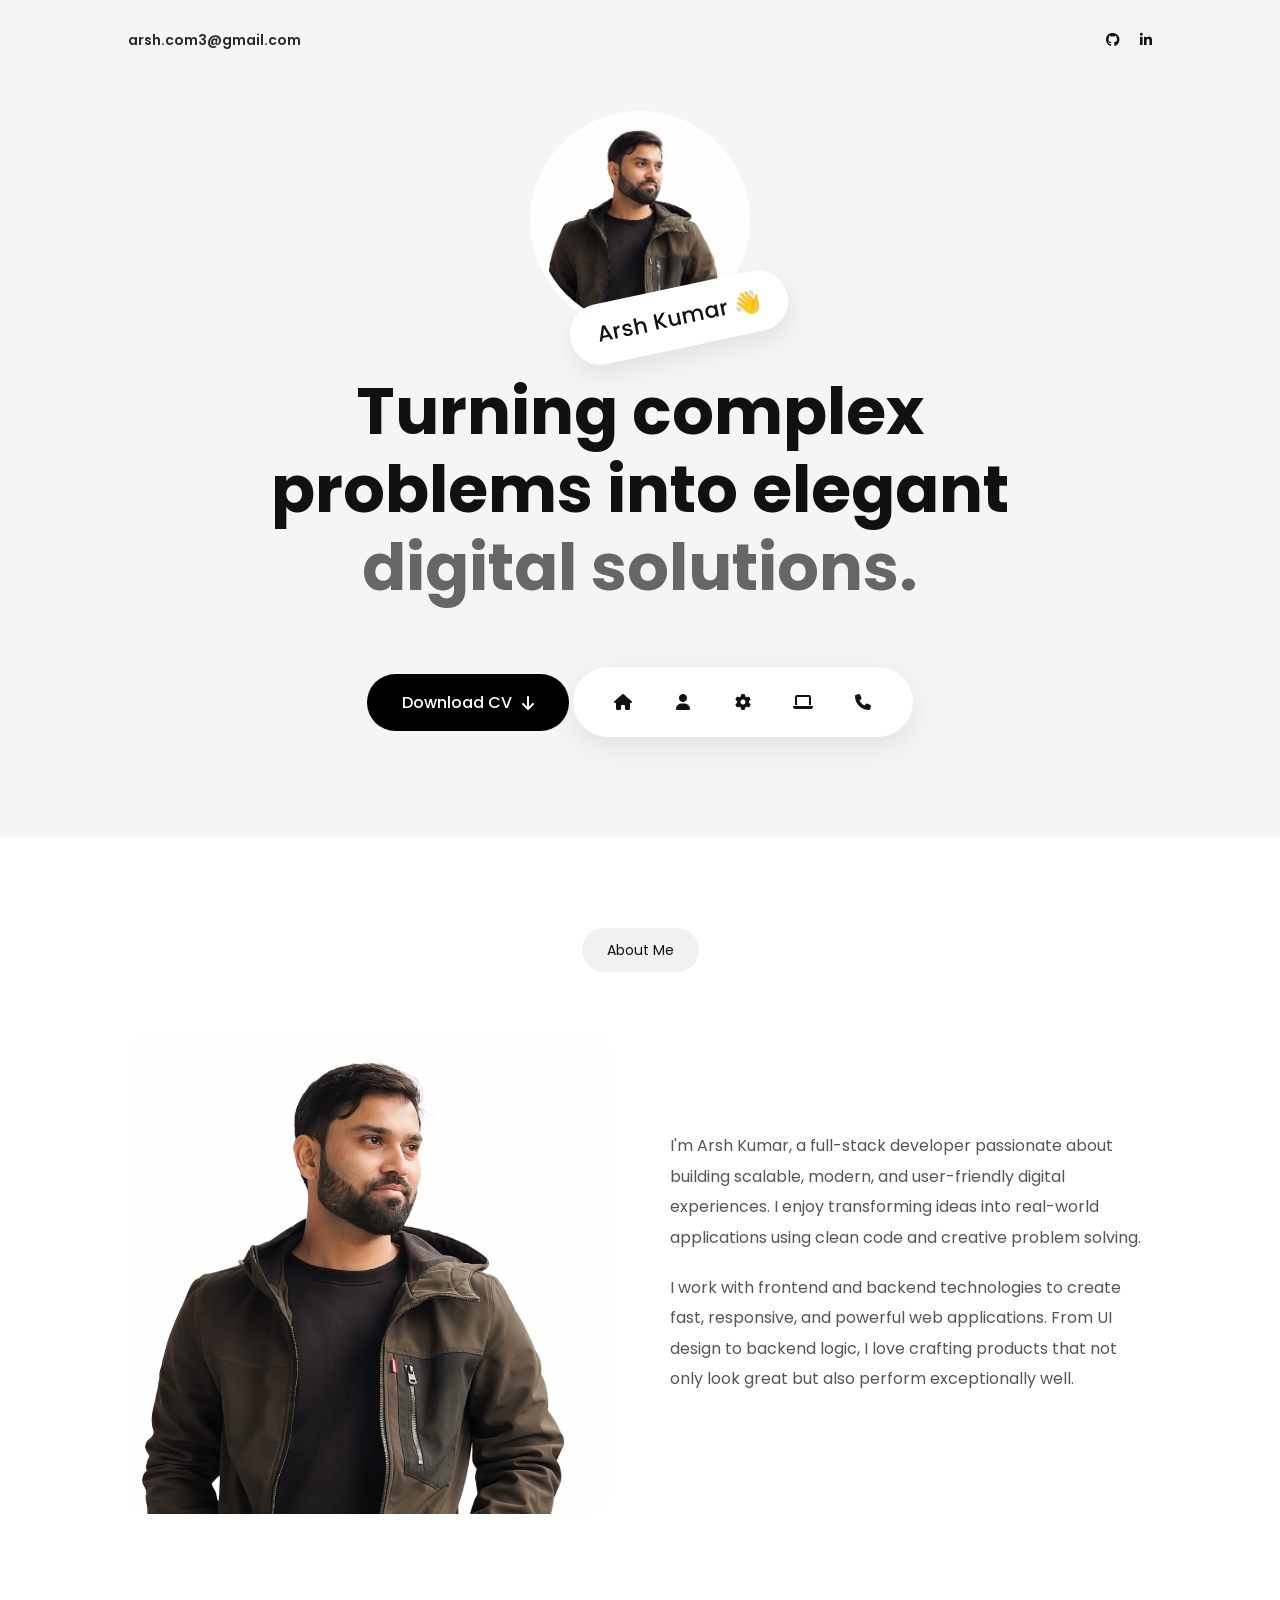
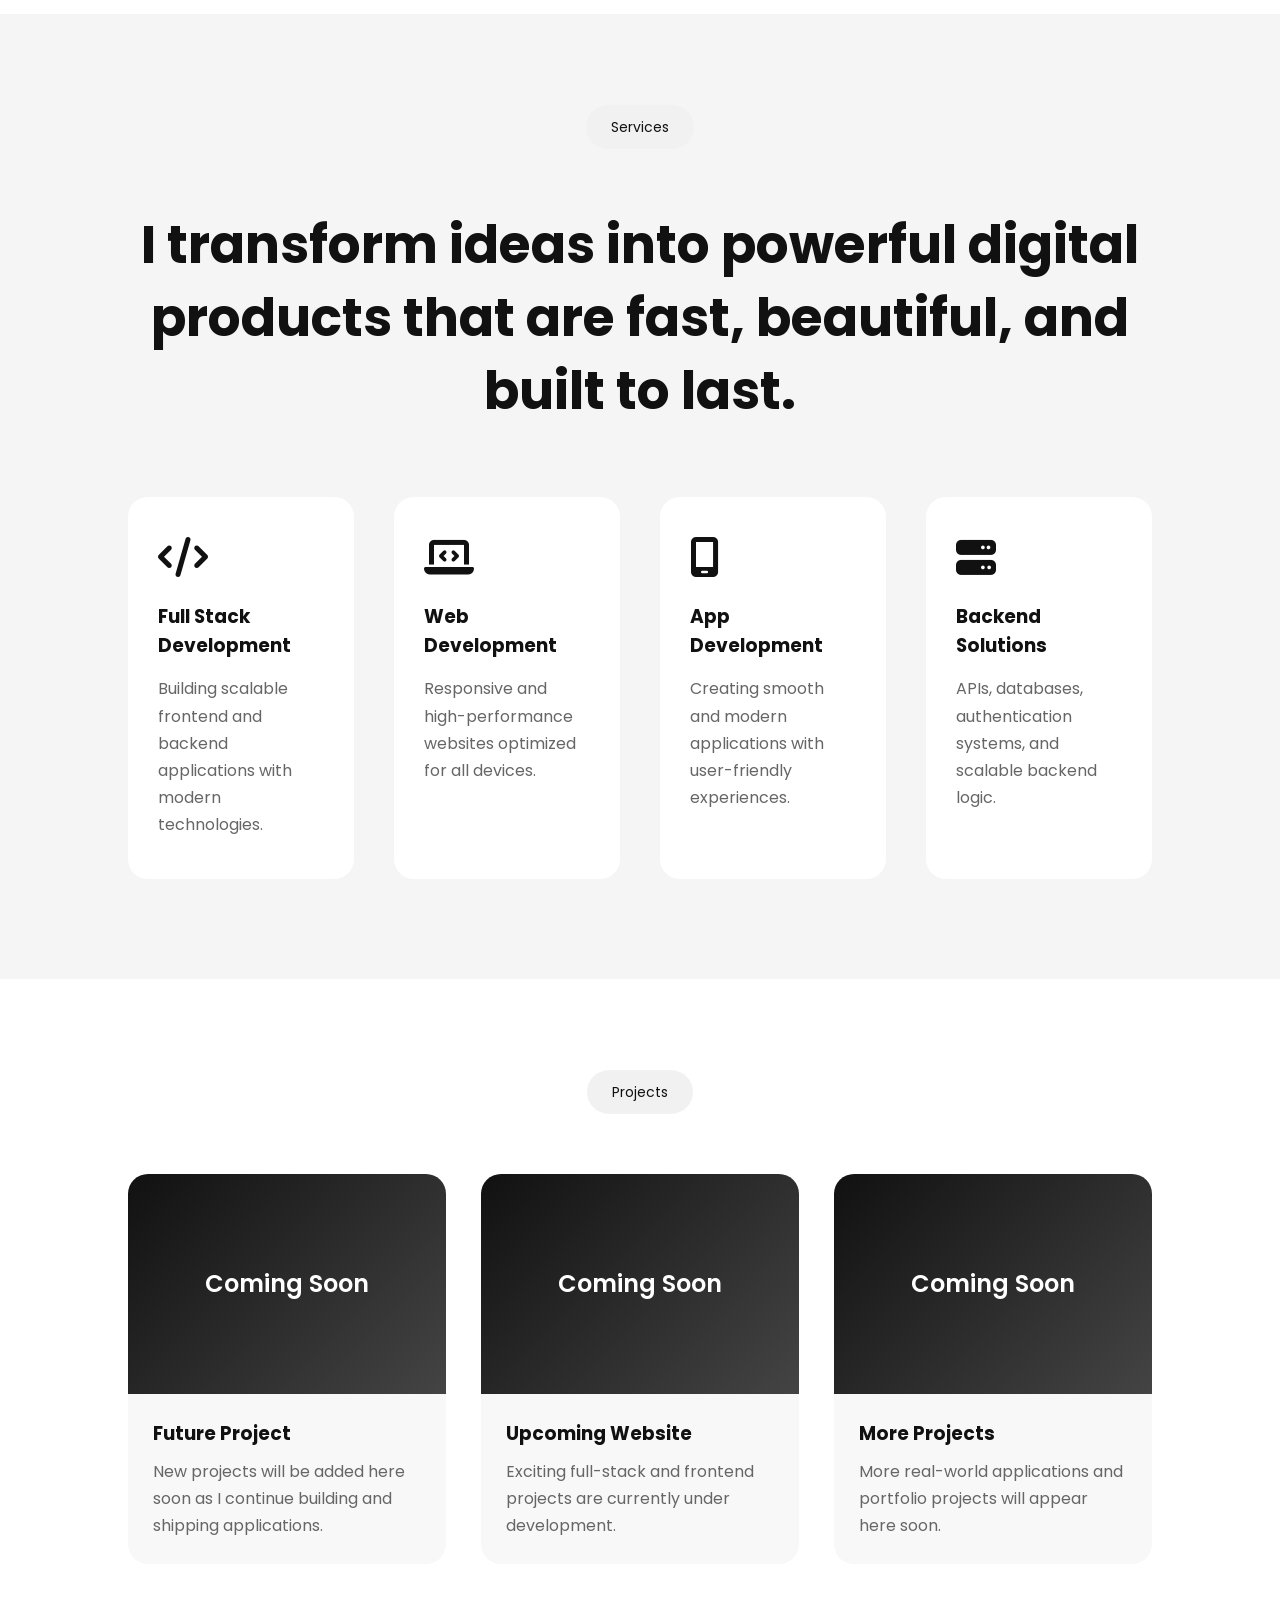
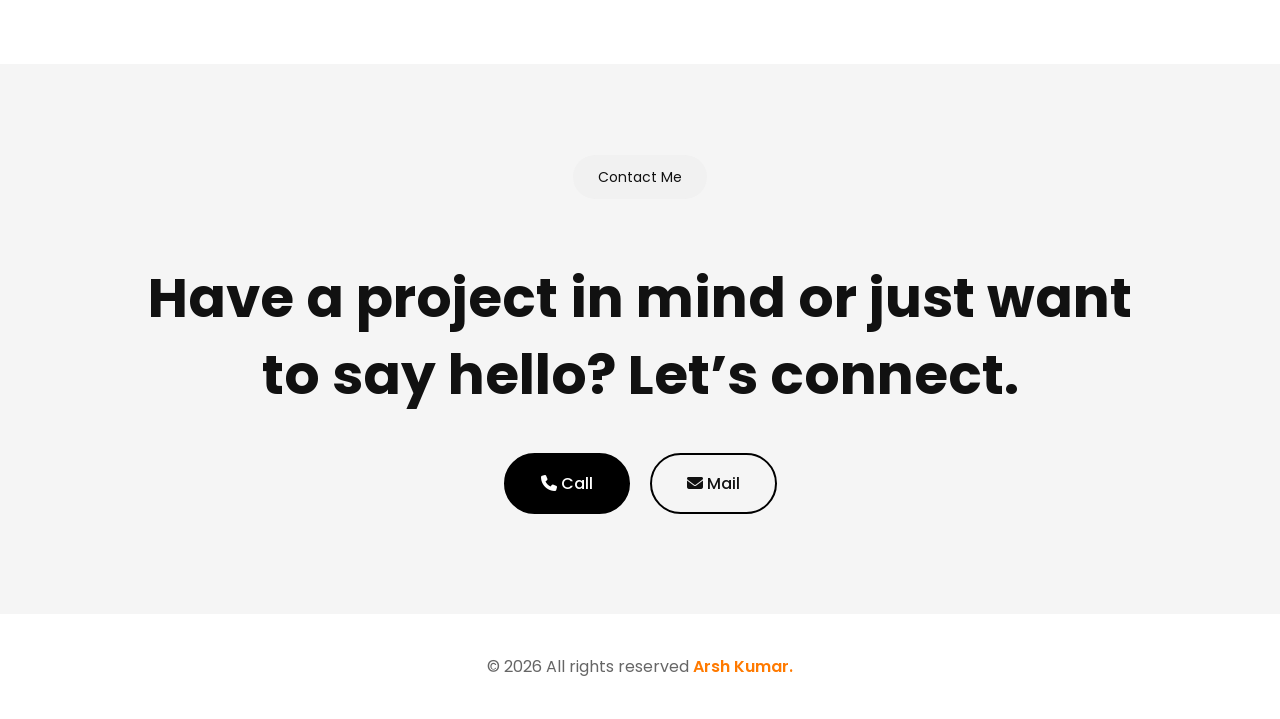
==== portfolio/index.html @ 11f25ef5 "add condition folders" ====
<!DOCTYPE html>
<html lang="en">
  <head>
    <meta charset="UTF-8" />
    <meta name="viewport" content="width=device-width, initial-scale=1.0" />

    <title>Arsh Kumar | Full Stack Developer</title>
    <link rel="stylesheet" href="../style.css" />

    <!-- GOOGLE FONTS -->
    <link rel="preconnect" href="https://fonts.googleapis.com" />
    <link href="https://fonts.googleapis.com/css2?family=Poppins:wght@300;400;500;600;700&display=swap" rel="stylesheet" />

    <!-- FONT AWESOME -->
    <link rel="stylesheet" href="https://cdnjs.cloudflare.com/ajax/libs/font-awesome/6.5.2/css/all.min.css" />
  </head>

  <body>
    <!-- TOP BAR -->

    <div class="top-bar">
      <div>
        <a href="mailto:arsh.com3@gmail.com" class="email-link">arsh.com3@gmail.com</a>
      </div>

      <div class="social-icons">
        <a href="#"><i class="fab fa-github"></i></a>

        <a href="#"><i class="fab fa-linkedin-in"></i></a>
      </div>
    </div>

    <!-- HERO -->

    <section class="hero" id="home">
      <div class="profile-wrapper">
        <img src="../static/Profile.png" alt="Arsh Kumar" class="profile-img" />

        <div class="tag">Arsh Kumar 👋</div>
      </div>

      <h1>
        Turning complex<br />
        problems into elegant<br />
        <span>digital solutions.</span>
      </h1>

      <a href="#" class="btn">
        Download CV
        <i class="fa-solid fa-arrow-down"></i>
      </a>

      <div class="floating-nav">
        <a href="#home"><i class="fa-solid fa-house"></i></a>

        <a href="#about"><i class="fa-solid fa-user"></i></a>

        <a href="#services"><i class="fa-solid fa-gear"></i></a>

        <a href="#projects"><i class="fa-solid fa-laptop"></i></a>

        <a href="#contact"><i class="fa-solid fa-phone"></i></a>
      </div>
    </section>

    <!-- ABOUT -->

    <section class="about" id="about">
      <div class="section-title">
        <span>About Me</span>
      </div>

      <div class="about-container">
        <img src="../static/Profile.png" alt="Arsh Kumar" />

        <div class="about-content">
          <p>I'm Arsh Kumar, a full-stack developer passionate about building scalable, modern, and user-friendly digital experiences. I enjoy transforming ideas into real-world applications using clean code and creative problem solving.</p>

          <p>I work with frontend and backend technologies to create fast, responsive, and powerful web applications. From UI design to backend logic, I love crafting products that not only look great but also perform exceptionally well.</p>
        </div>
      </div>
    </section>

    <!-- SERVICES -->

    <section class="services" id="services">
      <div class="section-title">
        <span>Services</span>
      </div>

      <h2>I transform ideas into powerful digital products that are fast, beautiful, and built to last.</h2>

      <div class="services-grid">
        <div class="service-card">
          <i class="fa-solid fa-code"></i>

          <h3>Full Stack Development</h3>

          <p>Building scalable frontend and backend applications with modern technologies.</p>
        </div>

        <div class="service-card">
          <i class="fa-solid fa-laptop-code"></i>

          <h3>Web Development</h3>

          <p>Responsive and high-performance websites optimized for all devices.</p>
        </div>

        <div class="service-card">
          <i class="fa-solid fa-mobile-screen"></i>

          <h3>App Development</h3>

          <p>Creating smooth and modern applications with user-friendly experiences.</p>
        </div>

        <div class="service-card">
          <i class="fa-solid fa-server"></i>

          <h3>Backend Solutions</h3>

          <p>APIs, databases, authentication systems, and scalable backend logic.</p>
        </div>
      </div>
    </section>

    <!-- PROJECTS -->

    <section class="projects" id="projects">
      <div class="section-title">
        <span>Projects</span>
      </div>

      <div class="projects-grid">
        <div class="project-card">
          <div class="project-image">Coming Soon</div>

          <div class="project-content">
            <h3>Future Project</h3>

            <p>New projects will be added here soon as I continue building and shipping applications.</p>
          </div>
        </div>

        <div class="project-card">
          <div class="project-image">Coming Soon</div>

          <div class="project-content">
            <h3>Upcoming Website</h3>

            <p>Exciting full-stack and frontend projects are currently under development.</p>
          </div>
        </div>

        <div class="project-card">
          <div class="project-image">Coming Soon</div>

          <div class="project-content">
            <h3>More Projects</h3>

            <p>More real-world applications and portfolio projects will appear here soon.</p>
          </div>
        </div>
      </div>
    </section>

    <!-- CONTACT -->

    <section class="contact" id="contact">
      <div class="section-title">
        <span>Contact Me</span>
      </div>

      <h2>Have a project in mind or just want to say hello? Let’s connect.</h2>

      <div class="contact-buttons">
        <a href="tel:+919045516982" class="contact-btn black">
          <i class="fa-solid fa-phone"></i>
          Call
        </a>

        <a href="mailto:arsh.com3@gmail.com" class="contact-btn">
          <i class="fa-solid fa-envelope"></i>
          Mail
        </a>
      </div>
    </section>

    <!-- FOOTER -->

    <footer>
      © 2026 All rights reserved
      <span>Arsh Kumar.</span>
    </footer>
  </body>
</html>
---- style.css ----
/* ================= UNDER CONSTRUCTION ================= */

.construction-page{
  min-height:100vh;

  display:flex;
  justify-content:center;
  align-items:center;

  text-align:center;
}

.construction-container{
  max-width:700px;
  padding:40px;
}

.construction-emoji{
  font-size:70px;
  margin-bottom:20px;

  animation:float 3s ease-in-out infinite;
}

.construction-title{
  font-size:60px;
  line-height:1.2;
  margin-bottom:25px;
}

.construction-subtitle{
  font-size:20px;
  color:#666;
  line-height:1.8;
  margin-bottom:40px;
}

.construction-footer{
  margin-top:60px;
  color:#777;
}

/* FLOAT ANIMATION */

@keyframes float{

  0%{
    transform:translateY(0);
  }

  50%{
    transform:translateY(-10px);
  }

  100%{
    transform:translateY(0);
  }

}

/* MOBILE */

@media(max-width:768px){

  .construction-title{
    font-size:42px;
  }

  .construction-subtitle{
    font-size:17px;
  }

}

@media(max-width:480px){

  .construction-title{
    font-size:32px;
  }

  .construction-subtitle{
    font-size:15px;
  }

}

/* ================================================================================ */

* {
  margin: 0;
  padding: 0;
  box-sizing: border-box;
  scroll-behavior: smooth;
}

body {
  font-family: "Poppins", sans-serif;
  background: #f5f5f5;
  color: #111;
}

a {
  text-decoration: none;
  color: inherit;
}

section {
  padding: 100px 10%;
}

/* ================= NAVBAR ================= */

.top-bar {
  display: flex;
  justify-content: space-between;
  align-items: center;
  padding: 30px 10%;
  font-size: 14px;
}

.email-link {
  color: #2b2b2b;
  font-weight: 600;
  text-decoration: none;
  transition: 0.3s ease;
}

.email-link:hover {
  color: #2563eb;
}

.social-icons {
  display: flex;
  gap: 20px;
}

.social-icons a {
  transition: 0.3s;
}

.social-icons a:hover {
  transform: translateY(-3px);
}

/* ================= HERO ================= */

.hero {
  text-align: center;
  padding-top: 30px;
}

.profile-wrapper {
  position: relative;
  width: fit-content;
  margin: auto;
}

.profile-img {
  width: 220px;
  height: 220px;
  border-radius: 50%;
  object-fit: cover;
  border: 6px solid #fff;
}

.tag {
  position: absolute;
  bottom: -10px;
  right: -40px;

  background: white;
  padding: 14px 28px;

  border-radius: 50px;

  font-size: 22px;
  font-weight: 500;

  box-shadow: 0 10px 25px rgba(0, 0, 0, 0.08);

  transform: rotate(-12deg);
}

.hero h1 {
  margin-top: 35px;
  font-size: 65px;
  line-height: 1.2;
  font-weight: 700;
}

.hero h1 span {
  color: #666;
}

.btn {
  display: inline-flex;
  align-items: center;
  gap: 10px;
  margin-top: 35px;
  background: black;
  color: white;
  padding: 16px 35px;
  border-radius: 50px;
  transition: 0.3s;
  font-weight: 500;
}

.btn:hover {
  transform: translateY(-3px);
}

/* ================= FLOAT NAV ================= */

.floating-nav {
  margin-top: 60px;
  display: inline-flex;
  gap: 20px;
  background: white;
  padding: 15px 30px;
  border-radius: 50px;
  box-shadow: 0 10px 30px rgba(0, 0, 0, 0.08);
}

.floating-nav a {
  width: 40px;
  height: 40px;
  border-radius: 50%;
  display: flex;
  align-items: center;
  justify-content: center;
  transition: 0.3s;
}

.floating-nav a:hover {
  background: black;
  color: white;
}

/* ================= ABOUT ================= */

.about {
  background: white;
}

.section-title {
  text-align: center;
  margin-bottom: 70px;
}

.section-title span {
  background: #f1f1f1;
  padding: 12px 25px;
  border-radius: 40px;
  font-size: 14px;
}

.about-container {
  display: grid;
  grid-template-columns: 1fr 1fr;
  gap: 60px;
  align-items: center;
}

.about img {
  width: 100%;
  border-radius: 20px;
}

.about-content p {
  color: #555;
  line-height: 1.9;
  margin-bottom: 20px;
}

/* ================= SERVICES ================= */

.services h2 {
  text-align: center;
  font-size: 52px;
  line-height: 1.4;
  margin-bottom: 70px;
}

.services-grid {
  display: grid;
  grid-template-columns: repeat(auto-fit, minmax(220px, 1fr));
  gap: 40px;
}

.service-card {
  background: white;
  padding: 40px 30px;
  border-radius: 20px;
  transition: 0.3s;
}

.service-card:hover {
  transform: translateY(-10px);
}

.service-card i {
  font-size: 40px;
  margin-bottom: 25px;
}

.service-card h3 {
  margin-bottom: 15px;
}

.service-card p {
  color: #666;
  line-height: 1.7;
}

/* ================= PROJECTS ================= */

.projects {
  background: white;
}

.projects-grid {
  display: grid;
  grid-template-columns: repeat(auto-fit, minmax(300px, 1fr));
  gap: 35px;
}

.project-card {
  background: #f8f8f8;
  border-radius: 20px;
  overflow: hidden;
  transition: 0.3s;
}

.project-card:hover {
  transform: translateY(-10px);
}

.project-image {
  height: 220px;
  background: linear-gradient(135deg, #111, #444);
  display: flex;
  align-items: center;
  justify-content: center;
  color: white;
  font-size: 24px;
  font-weight: 600;
}

.project-content {
  padding: 25px;
}

.project-content h3 {
  margin-bottom: 10px;
}

.project-content p {
  color: #666;
  line-height: 1.7;
}

/* ================= CONTACT ================= */

.contact {
  text-align: center;
}

.contact h2 {
  font-size: 55px;
  line-height: 1.4;
  margin-bottom: 40px;
}

.contact-buttons {
  display: flex;
  justify-content: center;
  gap: 20px;
  flex-wrap: wrap;
}

.contact-btn {
  padding: 16px 35px;
  border-radius: 50px;
  border: 2px solid black;
  transition: 0.3s;
  font-weight: 500;
}

.contact-btn.black {
  background: black;
  color: white;
}

.contact-btn:hover {
  transform: translateY(-3px);
}

/* ================= FOOTER ================= */

footer {
  text-align: center;
  padding: 40px;
  background: white;
  color: #666;
}

footer span {
  color: #ff7a00;
  font-weight: 600;
}

/* ================= RESPONSIVE ================= */

@media (max-width: 900px) {
  .hero h1 {
    font-size: 42px;
  }

  .services h2,
  .contact h2 {
    font-size: 38px;
  }

  .about-container {
    grid-template-columns: 1fr;
  }
}

@media (max-width: 600px) {
  section {
    padding: 80px 7%;
  }

  .top-bar {
    padding: 25px 7%;
  }

  .hero h1 {
    font-size: 32px;
  }

  .services h2,
  .contact h2 {
    font-size: 28px;
  }
}
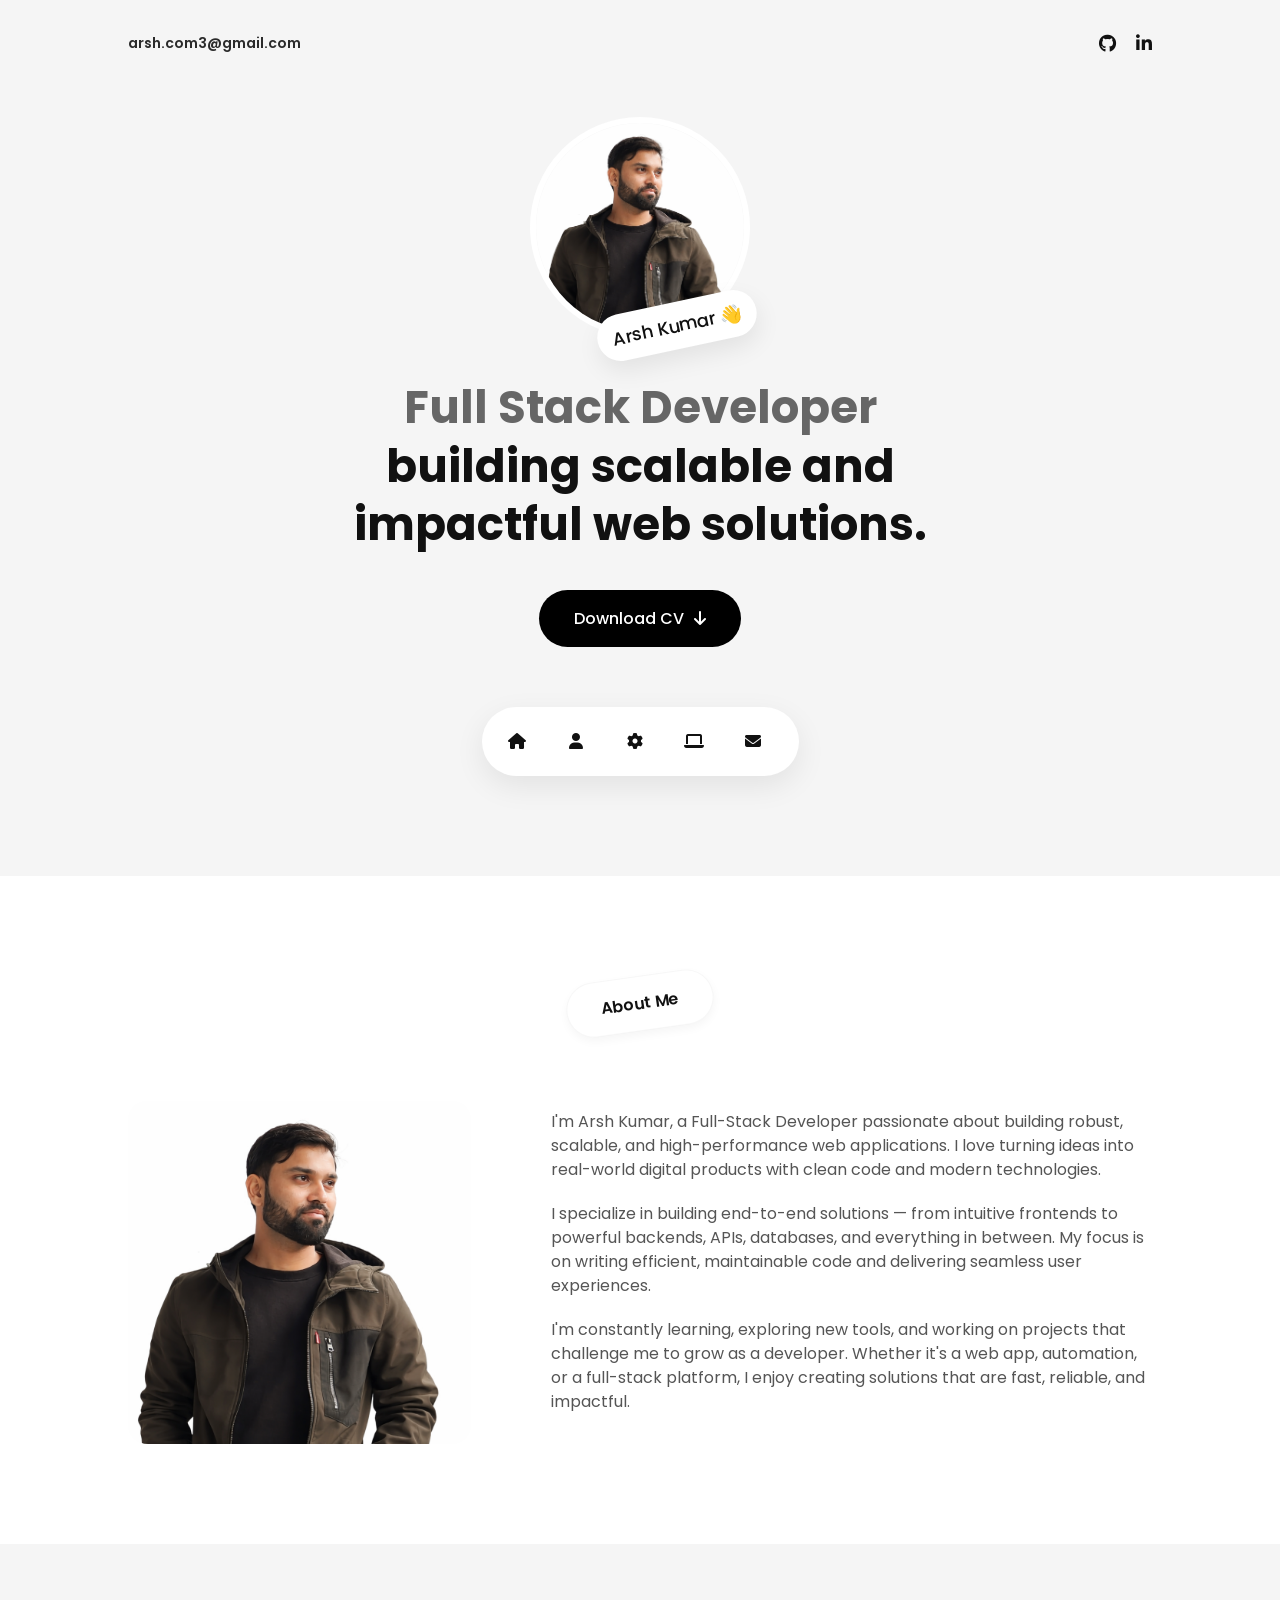
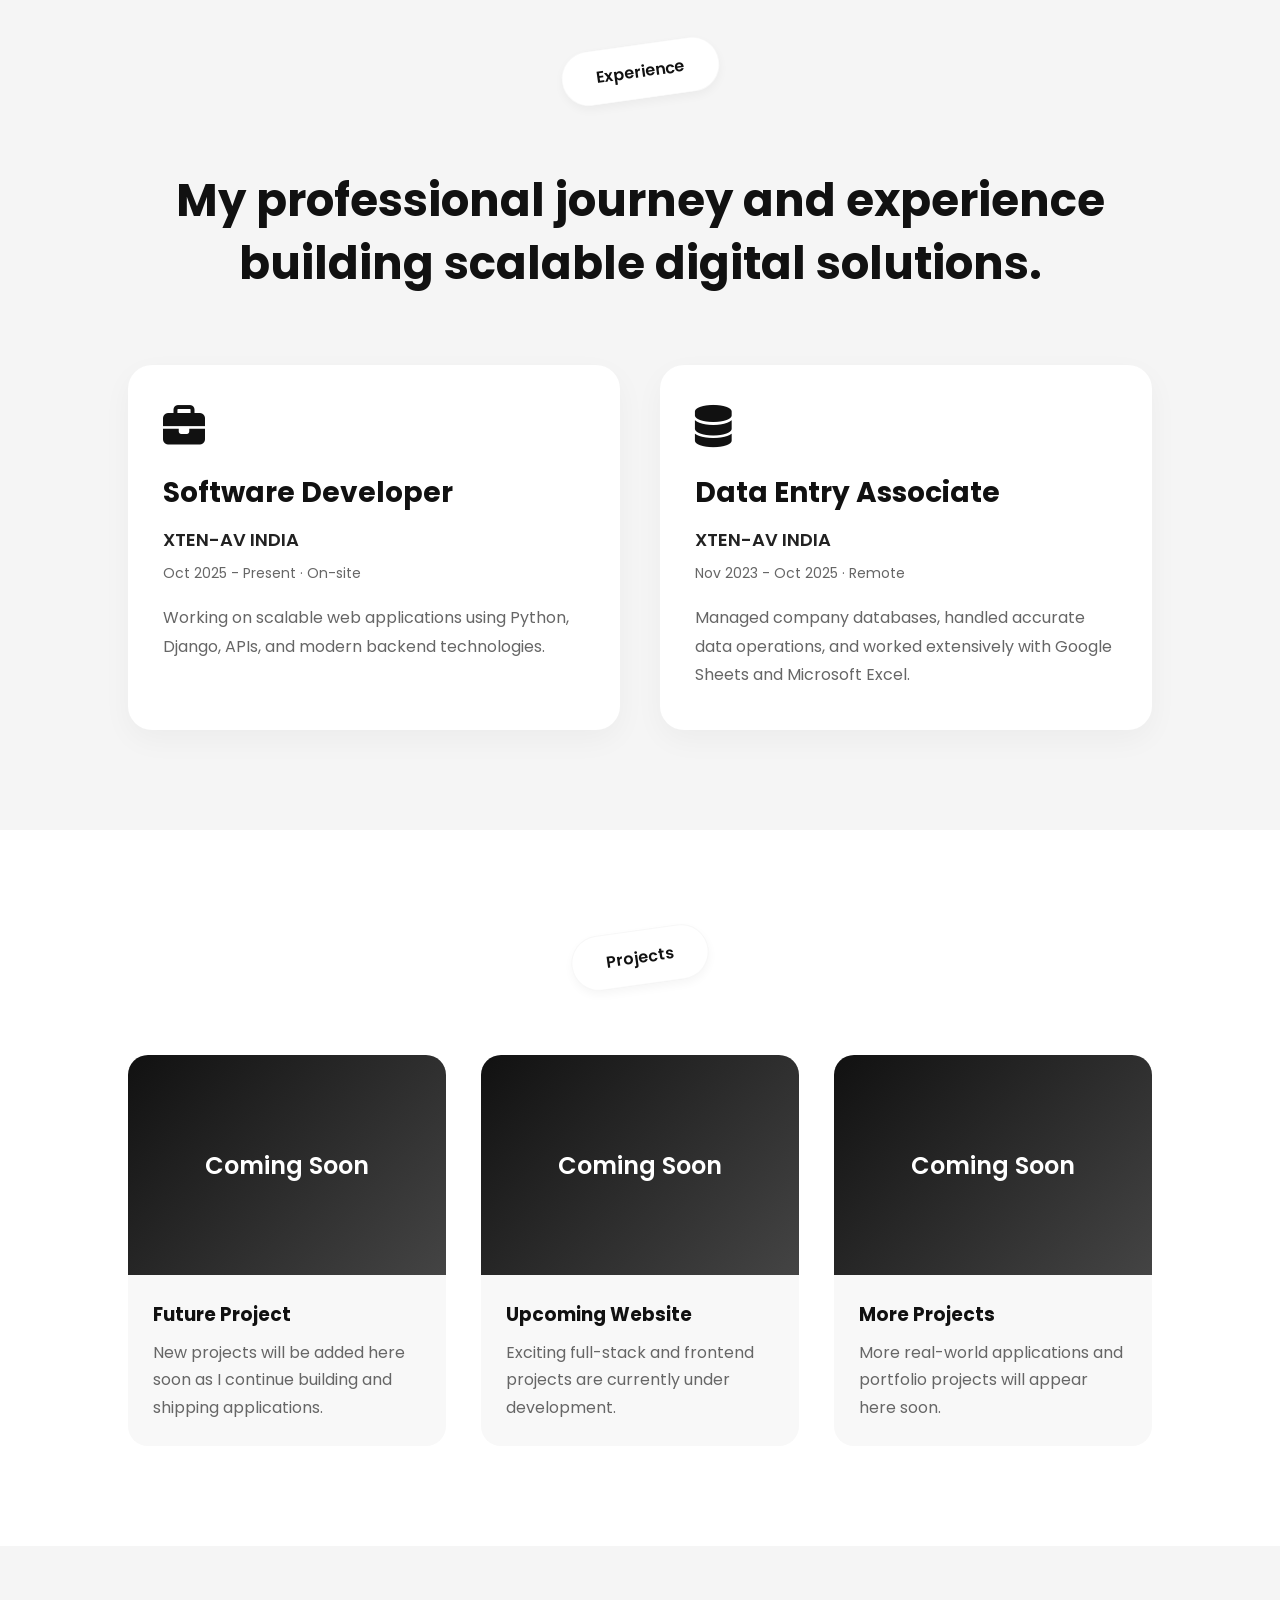
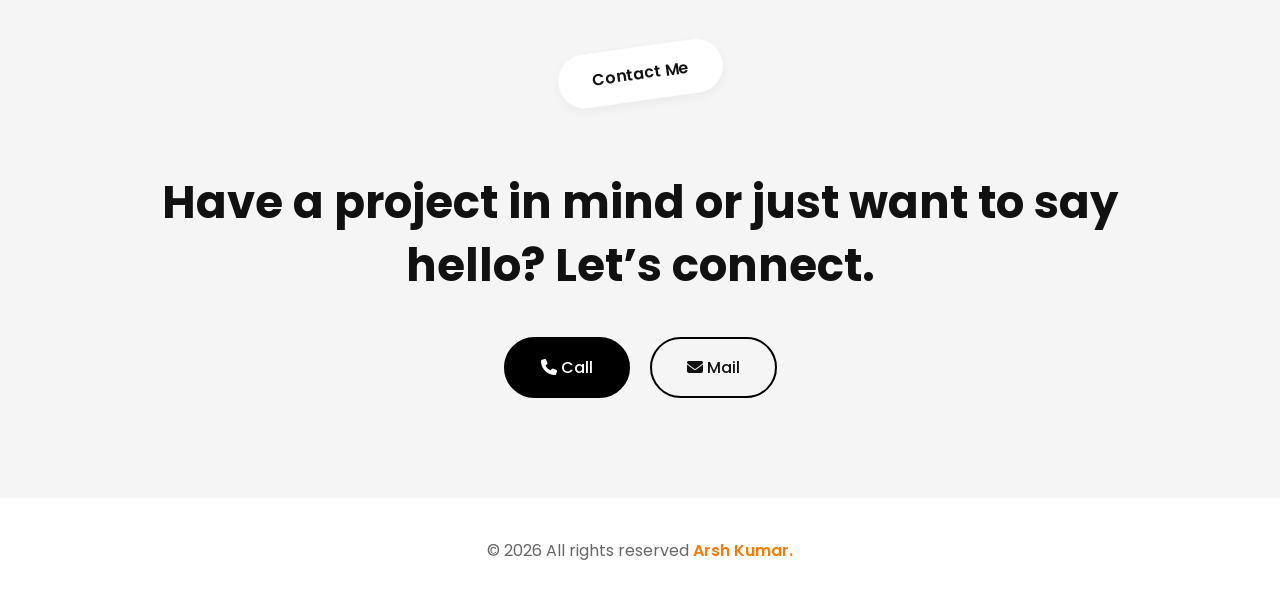
==== commit 0cf77085: "remove services and add experience" ====
--- a/portfolio/index.html
+++ b/portfolio/index.html
@@ -18,7 +18,7 @@
   <body>
     <!-- TOP BAR -->
 
-    <div class="top-bar">
+    <div class="top-bar" id="home">
       <div>
         <a href="mailto:arsh.com3@gmail.com" class="email-link">arsh.com3@gmail.com</a>
       </div>
@@ -32,7 +32,7 @@
 
     <!-- HERO -->
 
-    <section class="hero" id="home">
+    <section class="hero">
       <div class="profile-wrapper">
         <img src="../static/Profile.png" alt="Arsh Kumar" class="profile-img" />
 
@@ -40,9 +40,9 @@
       </div>
 
       <h1>
-        Turning complex<br />
-        problems into elegant<br />
-        <span>digital solutions.</span>
+        <span>Full Stack Developer</span><br />
+        building scalable and<br />
+        impactful web solutions.
       </h1>
 
       <a href="#" class="btn">
@@ -51,15 +51,30 @@
       </a>
 
       <div class="floating-nav">
-        <a href="#home"><i class="fa-solid fa-house"></i></a>
-
-        <a href="#about"><i class="fa-solid fa-user"></i></a>
-
-        <a href="#services"><i class="fa-solid fa-gear"></i></a>
-
-        <a href="#projects"><i class="fa-solid fa-laptop"></i></a>
-
-        <a href="#contact"><i class="fa-solid fa-phone"></i></a>
+        <a href="#home" class="nav-item">
+          <i class="fa-solid fa-house"></i>
+          <span>Home</span>
+        </a>
+
+        <a href="#about" class="nav-item">
+          <i class="fa-solid fa-user"></i>
+          <span>About</span>
+        </a>
+
+        <a href="#experience" class="nav-item">
+          <i class="fa-solid fa-gear"></i>
+          <span>Experience</span>
+        </a>
+
+        <a href="#projects" class="nav-item">
+          <i class="fa-solid fa-laptop"></i>
+          <span>Projects</span>
+        </a>
+
+        <a href="#contact" class="nav-item">
+          <i class="fa-solid fa-envelope"></i>
+          <span>Contact</span>
+        </a>
       </div>
     </section>
 
@@ -74,53 +89,51 @@
         <img src="../static/Profile.png" alt="Arsh Kumar" />
 
         <div class="about-content">
-          <p>I'm Arsh Kumar, a full-stack developer passionate about building scalable, modern, and user-friendly digital experiences. I enjoy transforming ideas into real-world applications using clean code and creative problem solving.</p>
-
-          <p>I work with frontend and backend technologies to create fast, responsive, and powerful web applications. From UI design to backend logic, I love crafting products that not only look great but also perform exceptionally well.</p>
-        </div>
-      </div>
-    </section>
-
-    <!-- SERVICES -->
-
-    <section class="services" id="services">
-      <div class="section-title">
-        <span>Services</span>
-      </div>
-
-      <h2>I transform ideas into powerful digital products that are fast, beautiful, and built to last.</h2>
-
-      <div class="services-grid">
-        <div class="service-card">
-          <i class="fa-solid fa-code"></i>
-
-          <h3>Full Stack Development</h3>
-
-          <p>Building scalable frontend and backend applications with modern technologies.</p>
-        </div>
-
-        <div class="service-card">
-          <i class="fa-solid fa-laptop-code"></i>
-
-          <h3>Web Development</h3>
-
-          <p>Responsive and high-performance websites optimized for all devices.</p>
-        </div>
-
-        <div class="service-card">
-          <i class="fa-solid fa-mobile-screen"></i>
-
-          <h3>App Development</h3>
-
-          <p>Creating smooth and modern applications with user-friendly experiences.</p>
-        </div>
-
-        <div class="service-card">
-          <i class="fa-solid fa-server"></i>
-
-          <h3>Backend Solutions</h3>
-
-          <p>APIs, databases, authentication systems, and scalable backend logic.</p>
+          <p>I'm Arsh Kumar, a Full-Stack Developer passionate about building robust, scalable, and high-performance web applications. I love turning ideas into real-world digital products with clean code and modern technologies.</p>
+
+          <p>I specialize in building end-to-end solutions — from intuitive frontends to powerful backends, APIs, databases, and everything in between. My focus is on writing efficient, maintainable code and delivering seamless user experiences.</p>
+
+          <p>I'm constantly learning, exploring new tools, and working on projects that challenge me to grow as a developer. Whether it's a web app, automation, or a full-stack platform, I enjoy creating solutions that are fast, reliable, and impactful.</p>
+        </div>
+      </div>
+    </section>
+
+    <!-- EXPERIENCE -->
+
+    <section class="experience" id="experience">
+      <div class="section-title">
+        <span>Experience</span>
+      </div>
+
+      <h2>My professional journey and experience building scalable digital solutions.</h2>
+
+      <div class="experience-grid">
+        <!-- EXPERIENCE 1 -->
+
+        <div class="experience-card">
+          <i class="fa-solid fa-briefcase"></i>
+
+          <h3>Software Developer</h3>
+
+          <h4>XTEN-AV INDIA</h4>
+
+          <small>Oct 2025 - Present · On-site</small>
+
+          <p>Working on scalable web applications using Python, Django, APIs, and modern backend technologies.</p>
+        </div>
+
+        <!-- EXPERIENCE 2 -->
+
+        <div class="experience-card">
+          <i class="fa-solid fa-database"></i>
+
+          <h3>Data Entry Associate</h3>
+
+          <h4>XTEN-AV INDIA</h4>
+
+          <small>Nov 2023 - Oct 2025 · Remote</small>
+
+          <p>Managed company databases, handled accurate data operations, and worked extensively with Google Sheets and Microsoft Excel.</p>
         </div>
       </div>
     </section>
--- a/style.css
+++ b/style.css
@@ -1,87 +1,81 @@
 /* ================= UNDER CONSTRUCTION ================= */
 
-.construction-page{
-  min-height:100vh;
-
-  display:flex;
-  justify-content:center;
-  align-items:center;
-
-  text-align:center;
-}
-
-.construction-container{
-  max-width:700px;
-  padding:40px;
-}
-
-.construction-emoji{
-  font-size:70px;
-  margin-bottom:20px;
-
-  animation:float 3s ease-in-out infinite;
-}
-
-.construction-title{
-  font-size:60px;
-  line-height:1.2;
-  margin-bottom:25px;
-}
-
-.construction-subtitle{
-  font-size:20px;
-  color:#666;
-  line-height:1.8;
-  margin-bottom:40px;
-}
-
-.construction-footer{
-  margin-top:60px;
-  color:#777;
+.construction-page {
+  min-height: 100vh;
+
+  display: flex;
+  justify-content: center;
+  align-items: center;
+
+  text-align: center;
+}
+
+.construction-container {
+  max-width: 700px;
+  padding: 40px;
+}
+
+.construction-emoji {
+  font-size: 70px;
+  margin-bottom: 20px;
+
+  animation: float 3s ease-in-out infinite;
+}
+
+.construction-title {
+  font-size: 60px;
+  line-height: 1.2;
+  margin-bottom: 25px;
+}
+
+.construction-subtitle {
+  font-size: 20px;
+  color: #666;
+  line-height: 1.8;
+  margin-bottom: 40px;
+}
+
+.construction-footer {
+  margin-top: 60px;
+  color: #777;
 }
 
 /* FLOAT ANIMATION */
 
-@keyframes float{
-
-  0%{
-    transform:translateY(0);
-  }
-
-  50%{
-    transform:translateY(-10px);
-  }
-
-  100%{
-    transform:translateY(0);
-  }
-
+@keyframes float {
+  0% {
+    transform: translateY(0);
+  }
+
+  50% {
+    transform: translateY(-10px);
+  }
+
+  100% {
+    transform: translateY(0);
+  }
 }
 
 /* MOBILE */
 
-@media(max-width:768px){
-
-  .construction-title{
-    font-size:42px;
-  }
-
-  .construction-subtitle{
-    font-size:17px;
-  }
-
-}
-
-@media(max-width:480px){
-
-  .construction-title{
-    font-size:32px;
-  }
-
-  .construction-subtitle{
-    font-size:15px;
-  }
-
+@media (max-width: 768px) {
+  .construction-title {
+    font-size: 42px;
+  }
+
+  .construction-subtitle {
+    font-size: 17px;
+  }
+}
+
+@media (max-width: 480px) {
+  .construction-title {
+    font-size: 32px;
+  }
+
+  .construction-subtitle {
+    font-size: 15px;
+  }
 }
 
 /* ================================================================================ */
@@ -135,6 +129,7 @@
 }
 
 .social-icons a {
+  font-size: 18px;
   transition: 0.3s;
 }
 
@@ -147,6 +142,9 @@
 .hero {
   text-align: center;
   padding-top: 30px;
+  display: flex;
+  flex-direction: column;
+  align-items: center;
 }
 
 .profile-wrapper {
@@ -165,26 +163,21 @@
 
 .tag {
   position: absolute;
-  bottom: -10px;
-  right: -40px;
-
+  bottom: -5px;
+  right: -8px;
   background: white;
-  padding: 14px 28px;
-
+  padding: 10px 15px;
   border-radius: 50px;
-
-  font-size: 22px;
+  font-size: 18px;
   font-weight: 500;
-
   box-shadow: 0 10px 25px rgba(0, 0, 0, 0.08);
-
   transform: rotate(-12deg);
 }
 
 .hero h1 {
   margin-top: 35px;
-  font-size: 65px;
-  line-height: 1.2;
+  font-size: 45px;
+  line-height: 1.3;
   font-weight: 700;
 }
 
@@ -209,31 +202,67 @@
   transform: translateY(-3px);
 }
 
-/* ================= FLOAT NAV ================= */
+/* ================= FLOATING NAV ================= */
 
 .floating-nav {
   margin-top: 60px;
+
   display: inline-flex;
-  gap: 20px;
+  align-items: center;
+  gap: 14px;
+
   background: white;
-  padding: 15px 30px;
+
+  padding: 12px 18px;
+
+  border-radius: 60px;
+
+  box-shadow: 0 10px 30px rgba(0, 0, 0, 0.08);
+}
+
+.nav-item {
+  display: flex;
+  align-items: center;
+  justify-content: center;
+
+  gap: 10px;
+
+  width: 45px;
+  height: 45px;
+
   border-radius: 50px;
-  box-shadow: 0 10px 30px rgba(0, 0, 0, 0.08);
-}
-
-.floating-nav a {
-  width: 40px;
-  height: 40px;
-  border-radius: 50%;
-  display: flex;
-  align-items: center;
-  justify-content: center;
-  transition: 0.3s;
-}
-
-.floating-nav a:hover {
+
+  color: #111;
+
+  overflow: hidden;
+
+  transition: 0.35s ease;
+}
+
+.nav-item span {
+  white-space: nowrap;
+
+  font-size: 14px;
+  font-weight: 500;
+
+  opacity: 0;
+  width: 0;
+
+  transition: 0.35s ease;
+}
+
+.nav-item:hover,
+.nav-item.active {
+  width: 130px;
+
   background: black;
   color: white;
+}
+
+.nav-item:hover span,
+.nav-item.active span {
+  opacity: 1;
+  width: auto;
 }
 
 /* ================= ABOUT ================= */
@@ -248,68 +277,125 @@
 }
 
 .section-title span {
-  background: #f1f1f1;
-  padding: 12px 25px;
-  border-radius: 40px;
-  font-size: 14px;
+  display: inline-block;
+
+  background: #fff;
+
+  padding: 14px 34px;
+
+  border-radius: 50px;
+
+  font-size: 16px;
+  font-weight: 600;
+
+  box-shadow:
+    0 4px 10px rgba(0, 0, 0, 0.04),
+    inset 0 1px 1px rgba(255, 255, 255, 0.9);
+
+  transform: rotate(-8deg);
+
+  border: 1px solid rgba(0, 0, 0, 0.03);
 }
 
 .about-container {
   display: grid;
-  grid-template-columns: 1fr 1fr;
-  gap: 60px;
+  grid-template-columns: 0.8fr 1.4fr;
+  gap: 80px;
   align-items: center;
 }
 
 .about img {
   width: 100%;
   border-radius: 20px;
+  max-width: 500px;
+}
+
+.about-content {
+  display: flex;
+  flex-direction: column;
 }
 
 .about-content p {
   color: #555;
-  line-height: 1.9;
+  line-height: 1.5;
   margin-bottom: 20px;
 }
 
-/* ================= SERVICES ================= */
-
-.services h2 {
+/* ================= EXPERIENCE ================= */
+
+.experience h2 {
   text-align: center;
-  font-size: 52px;
+
+  font-size: 45px;
   line-height: 1.4;
+
   margin-bottom: 70px;
 }
 
-.services-grid {
+.experience-grid {
   display: grid;
-  grid-template-columns: repeat(auto-fit, minmax(220px, 1fr));
+
+  grid-template-columns: repeat(auto-fit, minmax(320px, 1fr));
+
   gap: 40px;
 }
 
-.service-card {
+.experience-card {
   background: white;
-  padding: 40px 30px;
-  border-radius: 20px;
-  transition: 0.3s;
-}
-
-.service-card:hover {
+
+  padding: 40px 35px;
+
+  border-radius: 24px;
+
+  transition: 0.35s ease;
+
+  box-shadow: 0 10px 30px rgba(0, 0, 0, 0.04);
+}
+
+.experience-card:hover {
   transform: translateY(-10px);
 }
 
-.service-card i {
-  font-size: 40px;
+.experience-card i {
+  font-size: 42px;
+
   margin-bottom: 25px;
-}
-
-.service-card h3 {
-  margin-bottom: 15px;
-}
-
-.service-card p {
+
+  color: #111;
+}
+
+.experience-card h3 {
+  font-size: 28px;
+
+  margin-bottom: 12px;
+}
+
+.experience-card h4 {
+  font-size: 18px;
+
+  margin-bottom: 10px;
+
+  color: #222;
+
+  font-weight: 600;
+}
+
+.experience-card small {
+  display: block;
+
+  margin-bottom: 20px;
+
   color: #666;
-  line-height: 1.7;
+
+  font-size: 14px;
+}
+
+.experience-card p {
+  color: #666;
+
+  line-height: 1.8;
+
+  font-size: 16px;
 }
 
 /* ================= PROJECTS ================= */
@@ -366,7 +452,7 @@
 }
 
 .contact h2 {
-  font-size: 55px;
+  font-size: 45px;
   line-height: 1.4;
   margin-bottom: 40px;
 }
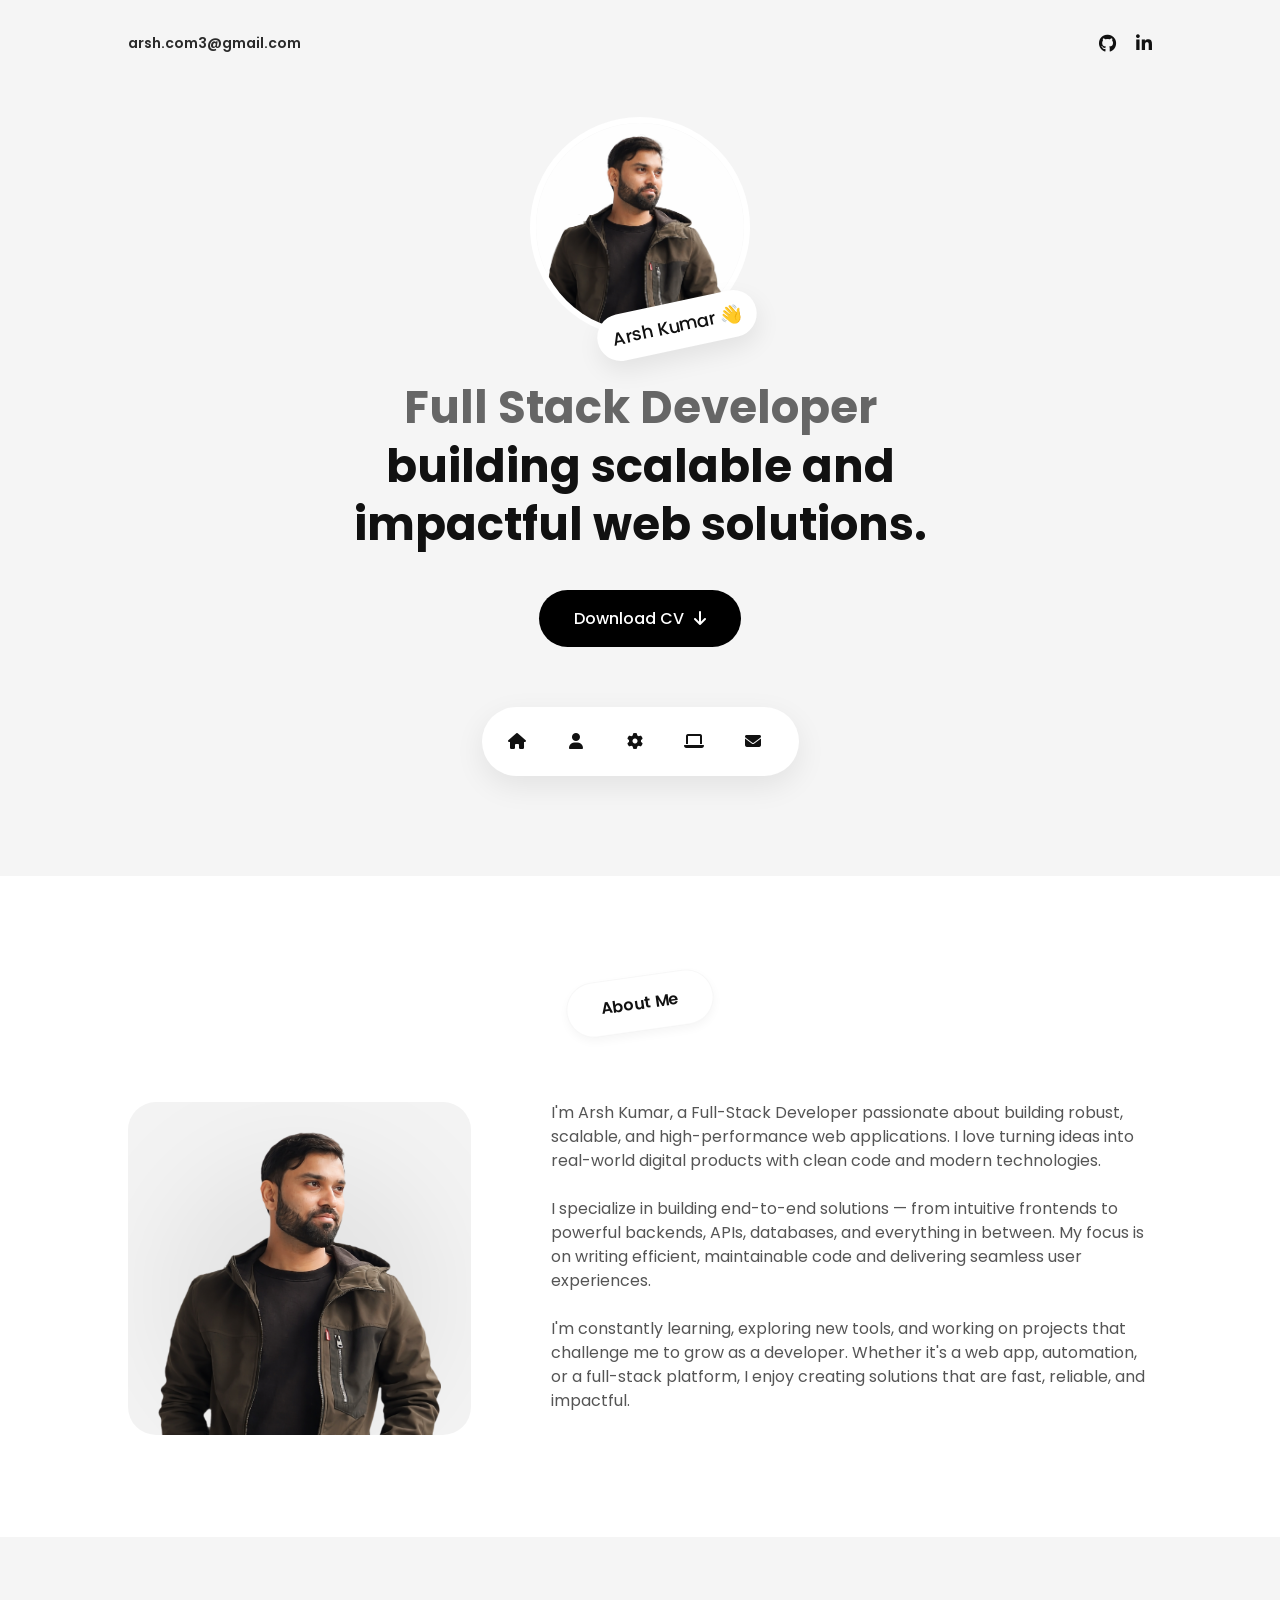
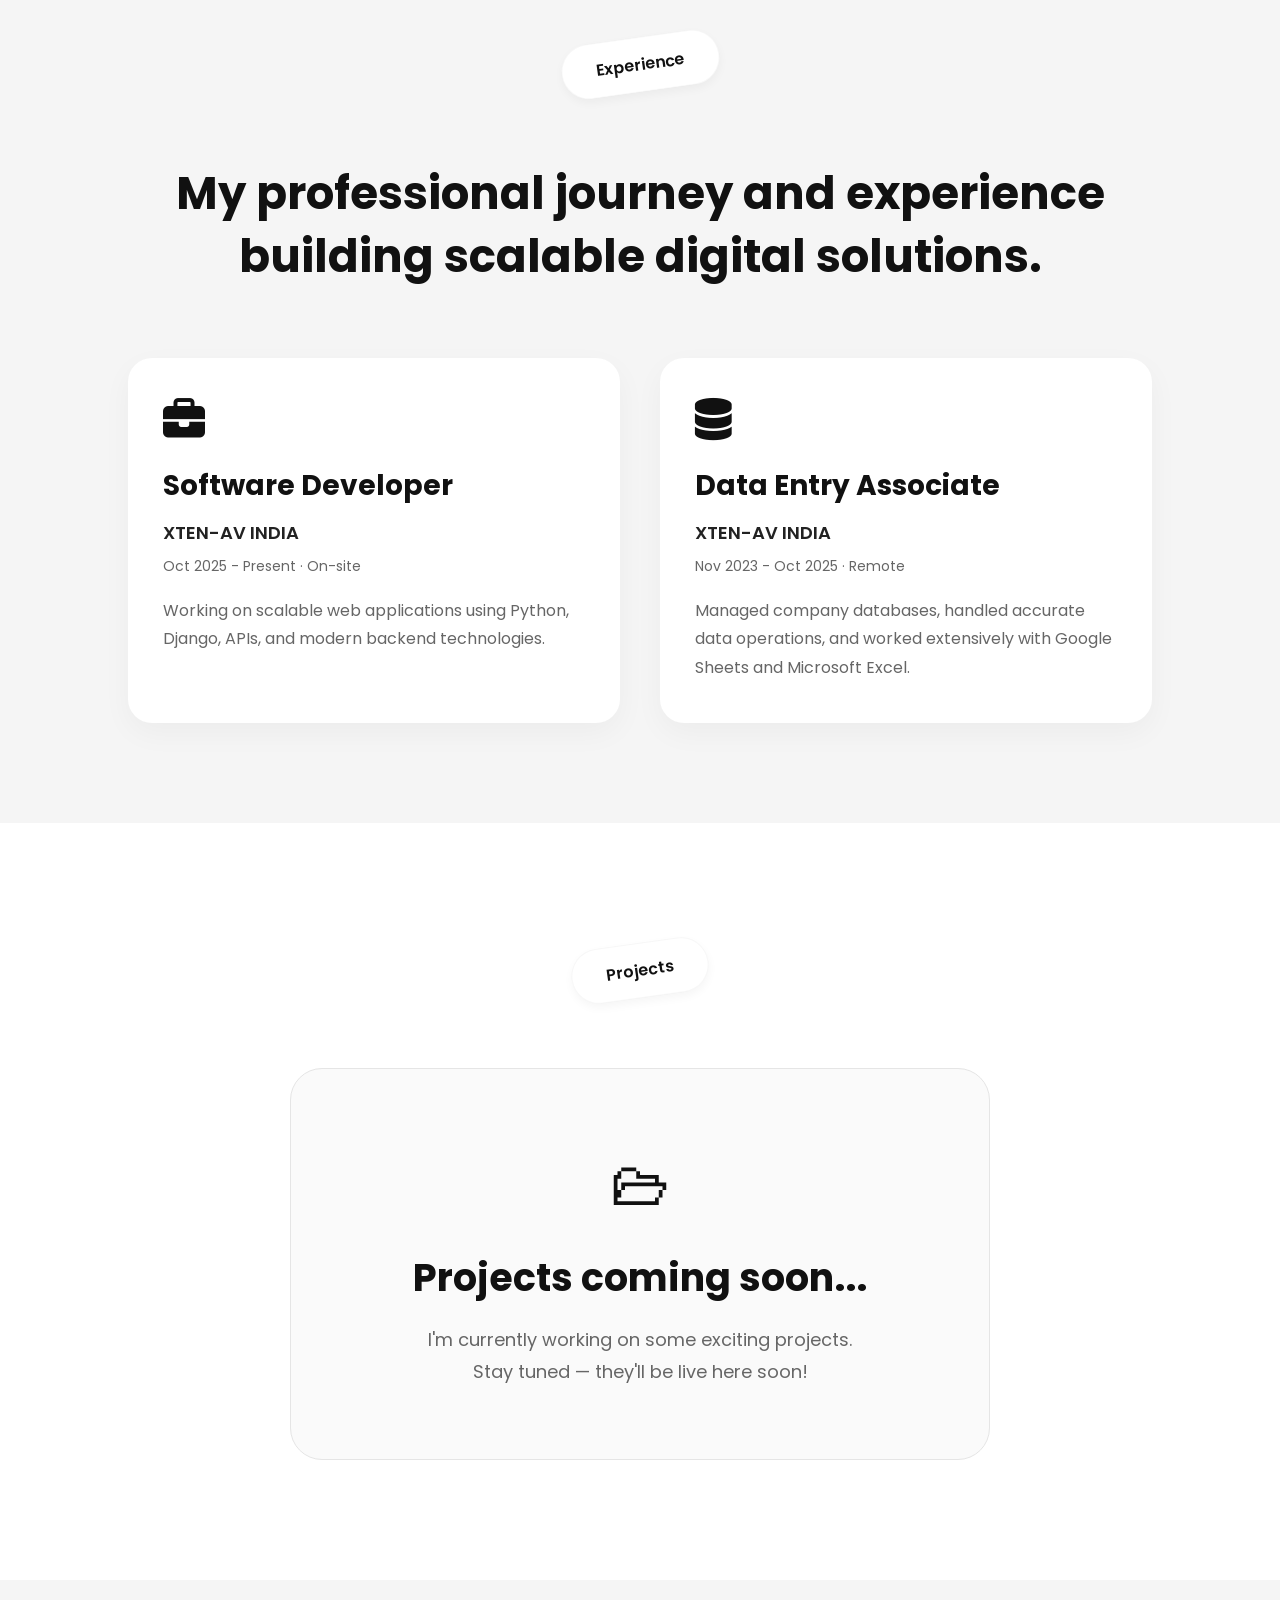
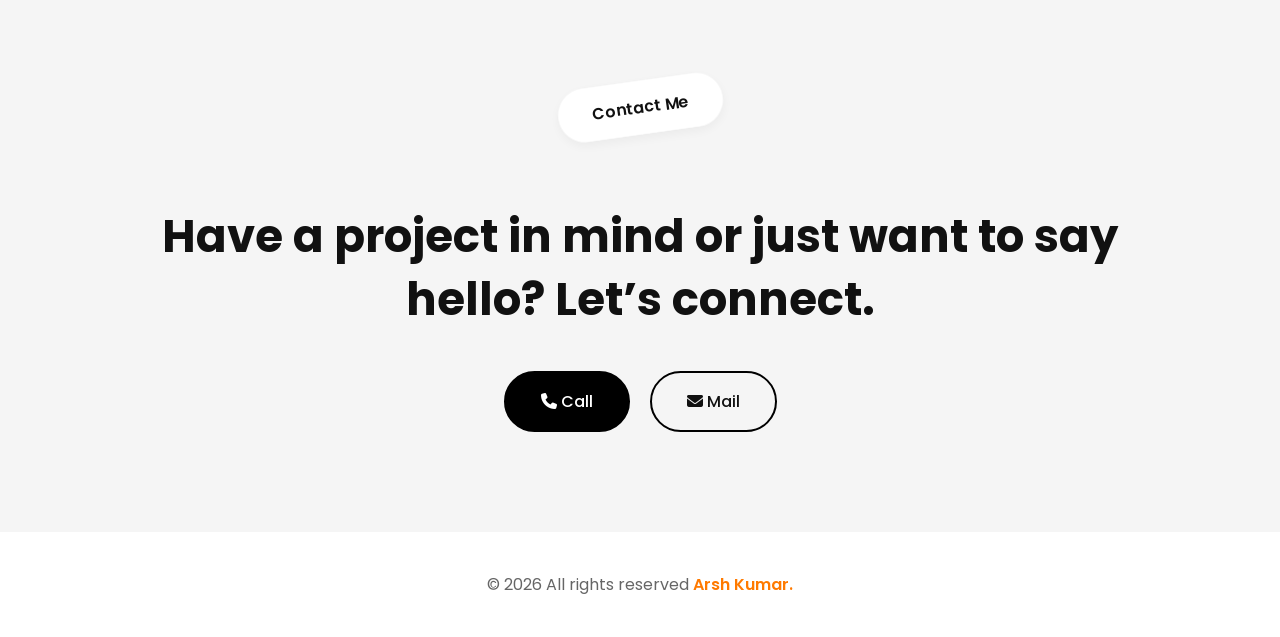
==== commit 1d54a3ea: "improve about section and project section" ====
--- a/portfolio/index.html
+++ b/portfolio/index.html
@@ -86,7 +86,10 @@
       </div>
 
       <div class="about-container">
-        <img src="../static/Profile.png" alt="Arsh Kumar" />
+        <!-- Image Box -->
+        <div class="about-image">
+          <img src="../static/Profile 2.png" alt="Arsh Kumar" />
+        </div>
 
         <div class="about-content">
           <p>I'm Arsh Kumar, a Full-Stack Developer passionate about building robust, scalable, and high-performance web applications. I love turning ideas into real-world digital products with clean code and modern technologies.</p>
@@ -145,35 +148,19 @@
         <span>Projects</span>
       </div>
 
-      <div class="projects-grid">
-        <div class="project-card">
-          <div class="project-image">Coming Soon</div>
+      <!-- Dynamic GitHub Projects -->
+      <div class="projects-grid" id="projectsGrid">
+        <!-- Default Fallback Card -->
+        <div class="empty-project-card" id="fallbackProject">
+          <div class="empty-icon">🗁</div>
 
-          <div class="project-content">
-            <h3>Future Project</h3>
+          <h2>Projects coming soon...</h2>
 
-            <p>New projects will be added here soon as I continue building and shipping applications.</p>
-          </div>
-        </div>
-
-        <div class="project-card">
-          <div class="project-image">Coming Soon</div>
-
-          <div class="project-content">
-            <h3>Upcoming Website</h3>
-
-            <p>Exciting full-stack and frontend projects are currently under development.</p>
-          </div>
-        </div>
-
-        <div class="project-card">
-          <div class="project-image">Coming Soon</div>
-
-          <div class="project-content">
-            <h3>More Projects</h3>
-
-            <p>More real-world applications and portfolio projects will appear here soon.</p>
-          </div>
+          <p>
+            I'm currently working on some exciting projects.
+            <br />
+            Stay tuned — they'll be live here soon!
+          </p>
         </div>
       </div>
     </section>
@@ -206,5 +193,7 @@
       © 2026 All rights reserved
       <span>Arsh Kumar.</span>
     </footer>
+
+    <script src="script.js"></script>
   </body>
 </html>
--- a/style.css
+++ b/style.css
@@ -278,13 +278,9 @@
 
 .section-title span {
   display: inline-block;
-
   background: #fff;
-
   padding: 14px 34px;
-
   border-radius: 50px;
-
   font-size: 16px;
   font-weight: 600;
 
@@ -296,6 +292,8 @@
 
   border: 1px solid rgba(0, 0, 0, 0.03);
 }
+
+/* Main Layout */
 
 .about-container {
   display: grid;
@@ -304,11 +302,58 @@
   align-items: center;
 }
 
-.about img {
+/* Image Box */
+
+.about-image {
+  position: relative;
+
+  background: #f3f3f3;
+
+  border-radius: 28px;
+
+  padding: 30px 30px 0; /* bottom padding remove */
+
+  display: flex;
+  justify-content: center;
+  align-items: flex-end; /* image bottom pe */
+
+  overflow: hidden;
+
+  min-height: 300px;
+}
+
+/* Optional background glow */
+
+.about-image::before {
+  content: "";
+
+  position: absolute;
+
+  width: 280px;
+  height: 280px;
+
+  background: rgba(0, 0, 0, 0.06);
+
+  border-radius: 50%;
+
+  filter: blur(50px);
+
+  z-index: 1;
+}
+
+/* Image */
+
+.about-image img {
   width: 100%;
-  border-radius: 20px;
-  max-width: 500px;
-}
+  max-width: 340px;
+
+  position: relative;
+  z-index: 2;
+
+  object-fit: contain;
+}
+
+/* Content */
 
 .about-content {
   display: flex;
@@ -318,7 +363,8 @@
 .about-content p {
   color: #555;
   line-height: 1.5;
-  margin-bottom: 20px;
+  margin-bottom: 24px;
+  font-size: 16px;
 }
 
 /* ================= EXPERIENCE ================= */
@@ -401,48 +447,103 @@
 /* ================= PROJECTS ================= */
 
 .projects {
+  padding: 120px 10%;
+  background: #fff;
+}
+
+.projects-grid {
+  margin-top: 70px;
+  display: flex;
+  justify-content: center;
+  flex-wrap: wrap;
+  gap: 30px;
+}
+
+/* Default Empty Card */
+
+.empty-project-card {
+  width: 100%;
+  max-width: 700px;
+  background: #fafafa;
+  border: 1px solid #e5e5e5;
+  border-radius: 32px;
+  padding: 70px 40px;
+  text-align: center;
+  transition: 0.3s ease;
+}
+
+.empty-icon {
+  font-size: 60px;
+  margin-bottom: 20px;
+}
+
+.empty-project-card h2 {
+  font-size: 38px;
+  margin-bottom: 18px;
+  color: #111;
+}
+
+.empty-project-card p {
+  font-size: 18px;
+  line-height: 1.8;
+  color: #666;
+}
+
+/* Real GitHub Project Cards */
+
+.project-card {
+  width: 340px;
   background: white;
-}
-
-.projects-grid {
-  display: grid;
-  grid-template-columns: repeat(auto-fit, minmax(300px, 1fr));
-  gap: 35px;
-}
-
-.project-card {
-  background: #f8f8f8;
-  border-radius: 20px;
+  border-radius: 24px;
   overflow: hidden;
-  transition: 0.3s;
+  box-shadow: 0 10px 30px rgba(0, 0, 0, 0.05);
+  transition: 0.3s ease;
 }
 
 .project-card:hover {
-  transform: translateY(-10px);
-}
-
-.project-image {
-  height: 220px;
-  background: linear-gradient(135deg, #111, #444);
+  transform: translateY(-8px);
+}
+
+.project-top {
+  height: 180px;
+  background: linear-gradient(to right, #000, #444);
   display: flex;
   align-items: center;
   justify-content: center;
   color: white;
-  font-size: 24px;
-  font-weight: 600;
-}
-
-.project-content {
-  padding: 25px;
-}
-
-.project-content h3 {
-  margin-bottom: 10px;
-}
-
-.project-content p {
+  font-size: 34px;
+  font-weight: 700;
+}
+
+.project-info {
+  padding: 28px;
+}
+
+.project-info h3 {
+  font-size: 28px;
+  margin-bottom: 15px;
+  color: #111;
+}
+
+.project-info p {
   color: #666;
   line-height: 1.7;
+  margin-bottom: 22px;
+}
+
+.project-info a {
+  display: inline-block;
+  padding: 12px 24px;
+  background: black;
+  color: white;
+  text-decoration: none;
+  border-radius: 999px;
+  font-weight: 500;
+  transition: 0.3s ease;
+}
+
+.project-info a:hover {
+  opacity: 0.85;
 }
 
 /* ================= CONTACT ================= */
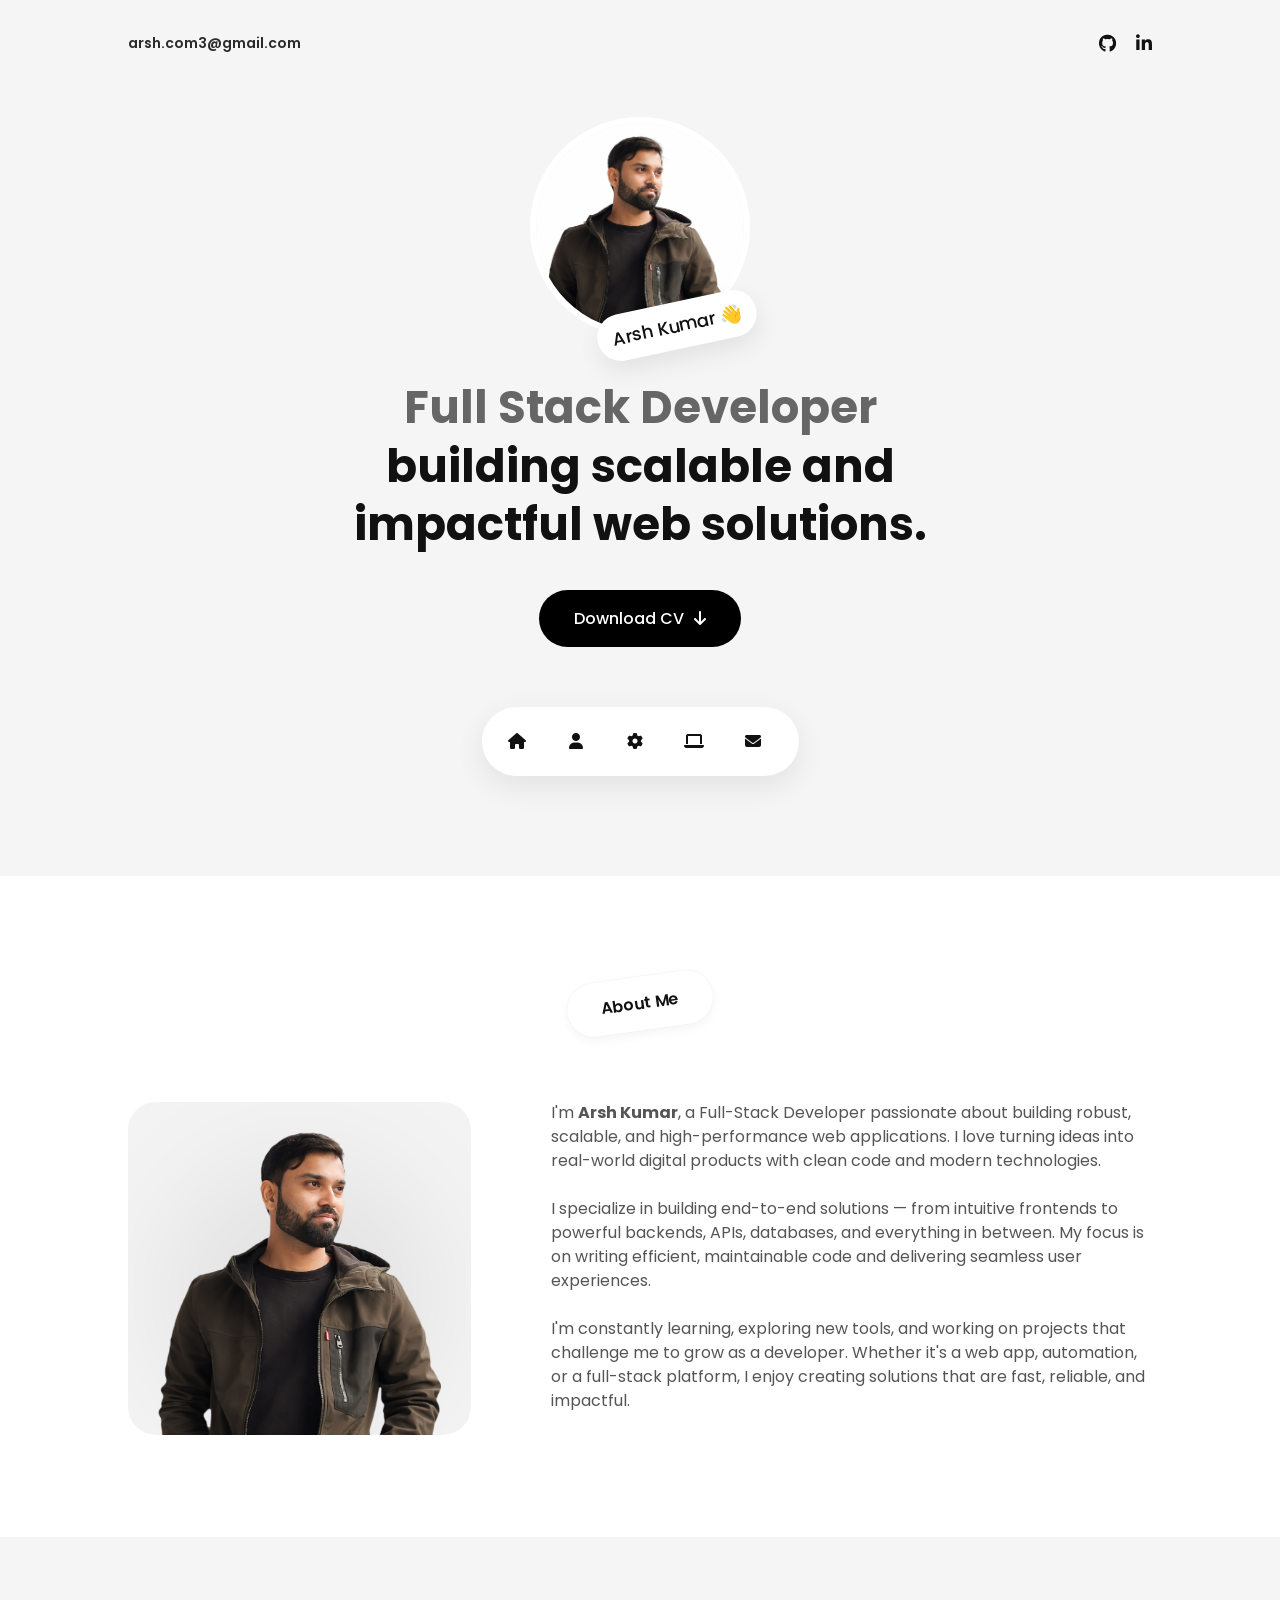
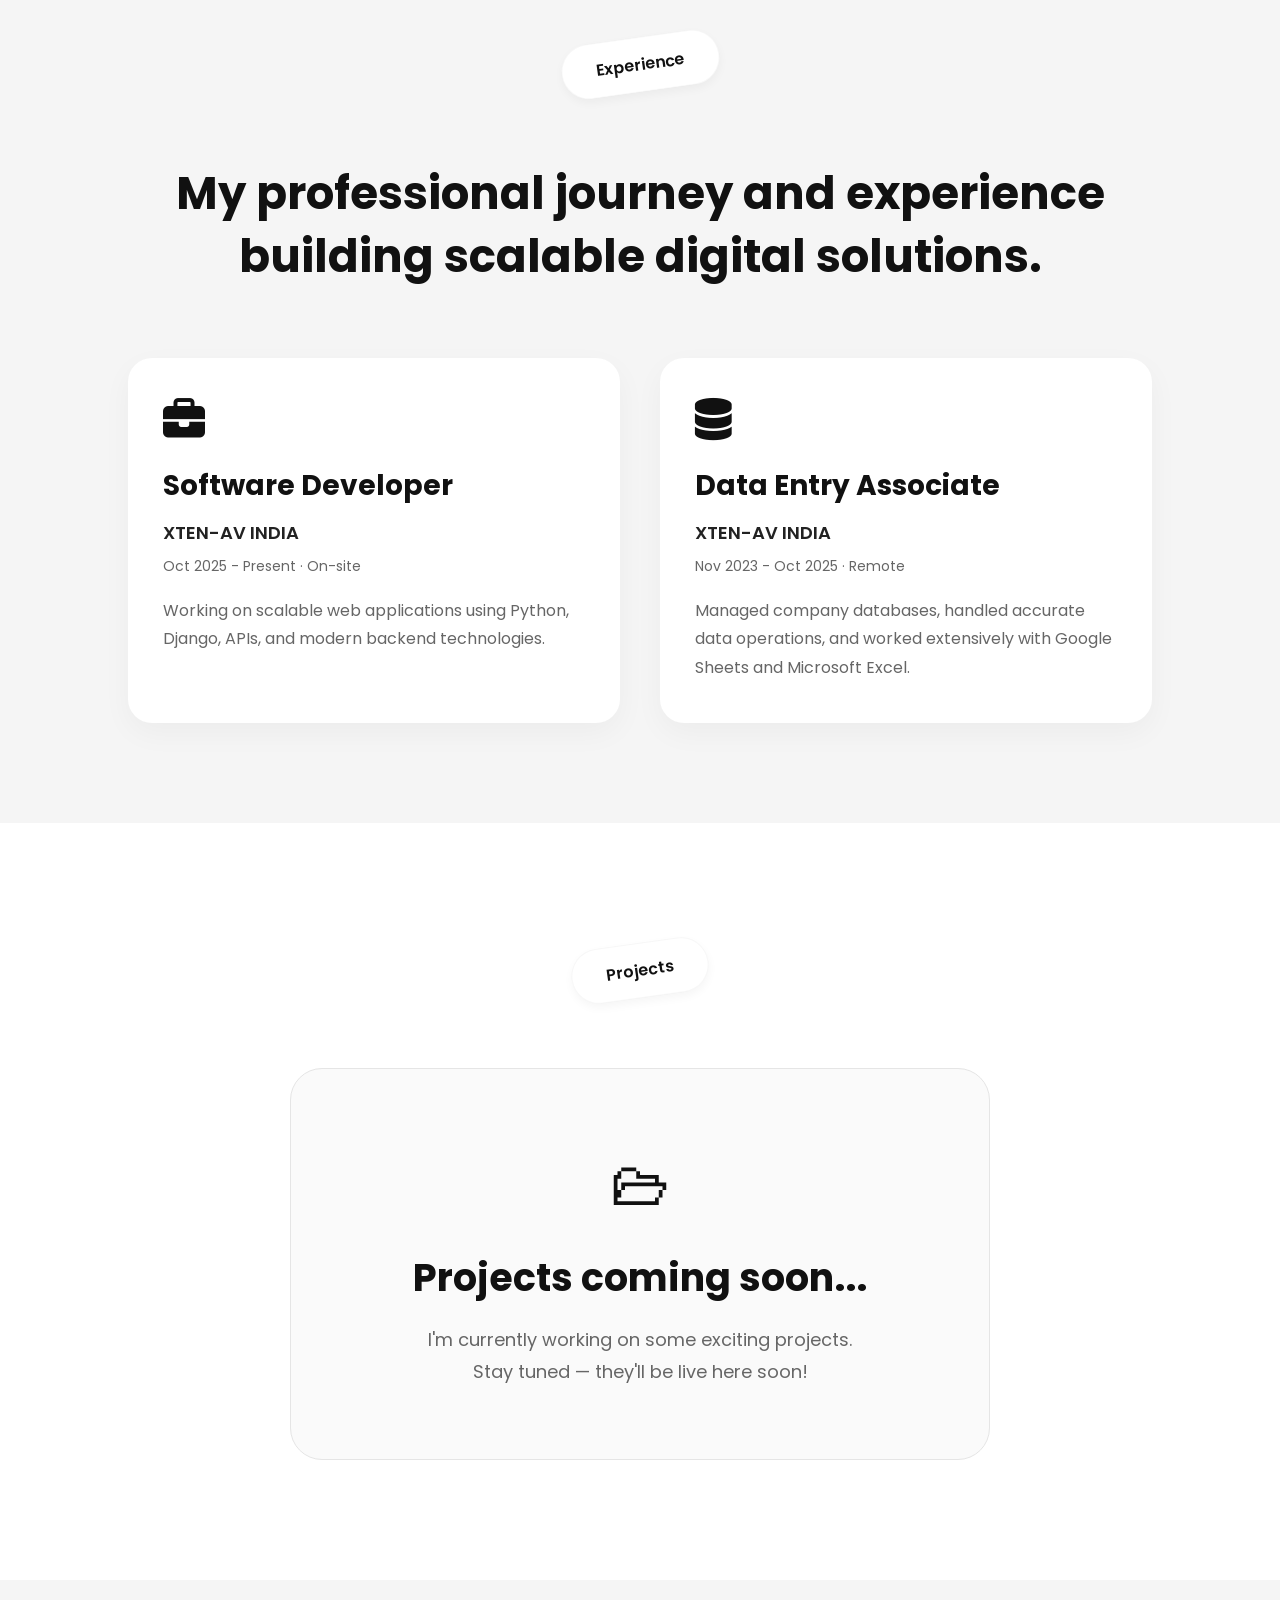
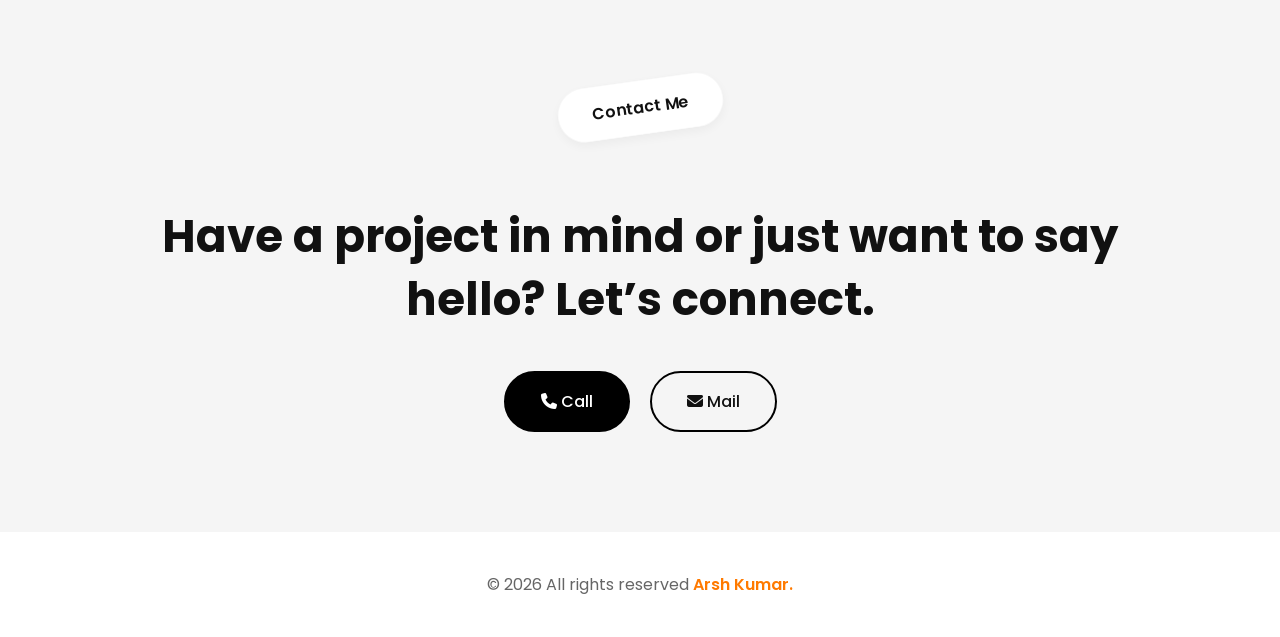
==== commit 6c883fc1: "make bold and improve js" ====
--- a/portfolio/index.html
+++ b/portfolio/index.html
@@ -92,7 +92,7 @@
         </div>
 
         <div class="about-content">
-          <p>I'm Arsh Kumar, a Full-Stack Developer passionate about building robust, scalable, and high-performance web applications. I love turning ideas into real-world digital products with clean code and modern technologies.</p>
+          <p>I'm <b>Arsh Kumar</b>, a Full-Stack Developer passionate about building robust, scalable, and high-performance web applications. I love turning ideas into real-world digital products with clean code and modern technologies.</p>
 
           <p>I specialize in building end-to-end solutions — from intuitive frontends to powerful backends, APIs, databases, and everything in between. My focus is on writing efficient, maintainable code and delivering seamless user experiences.</p>
 
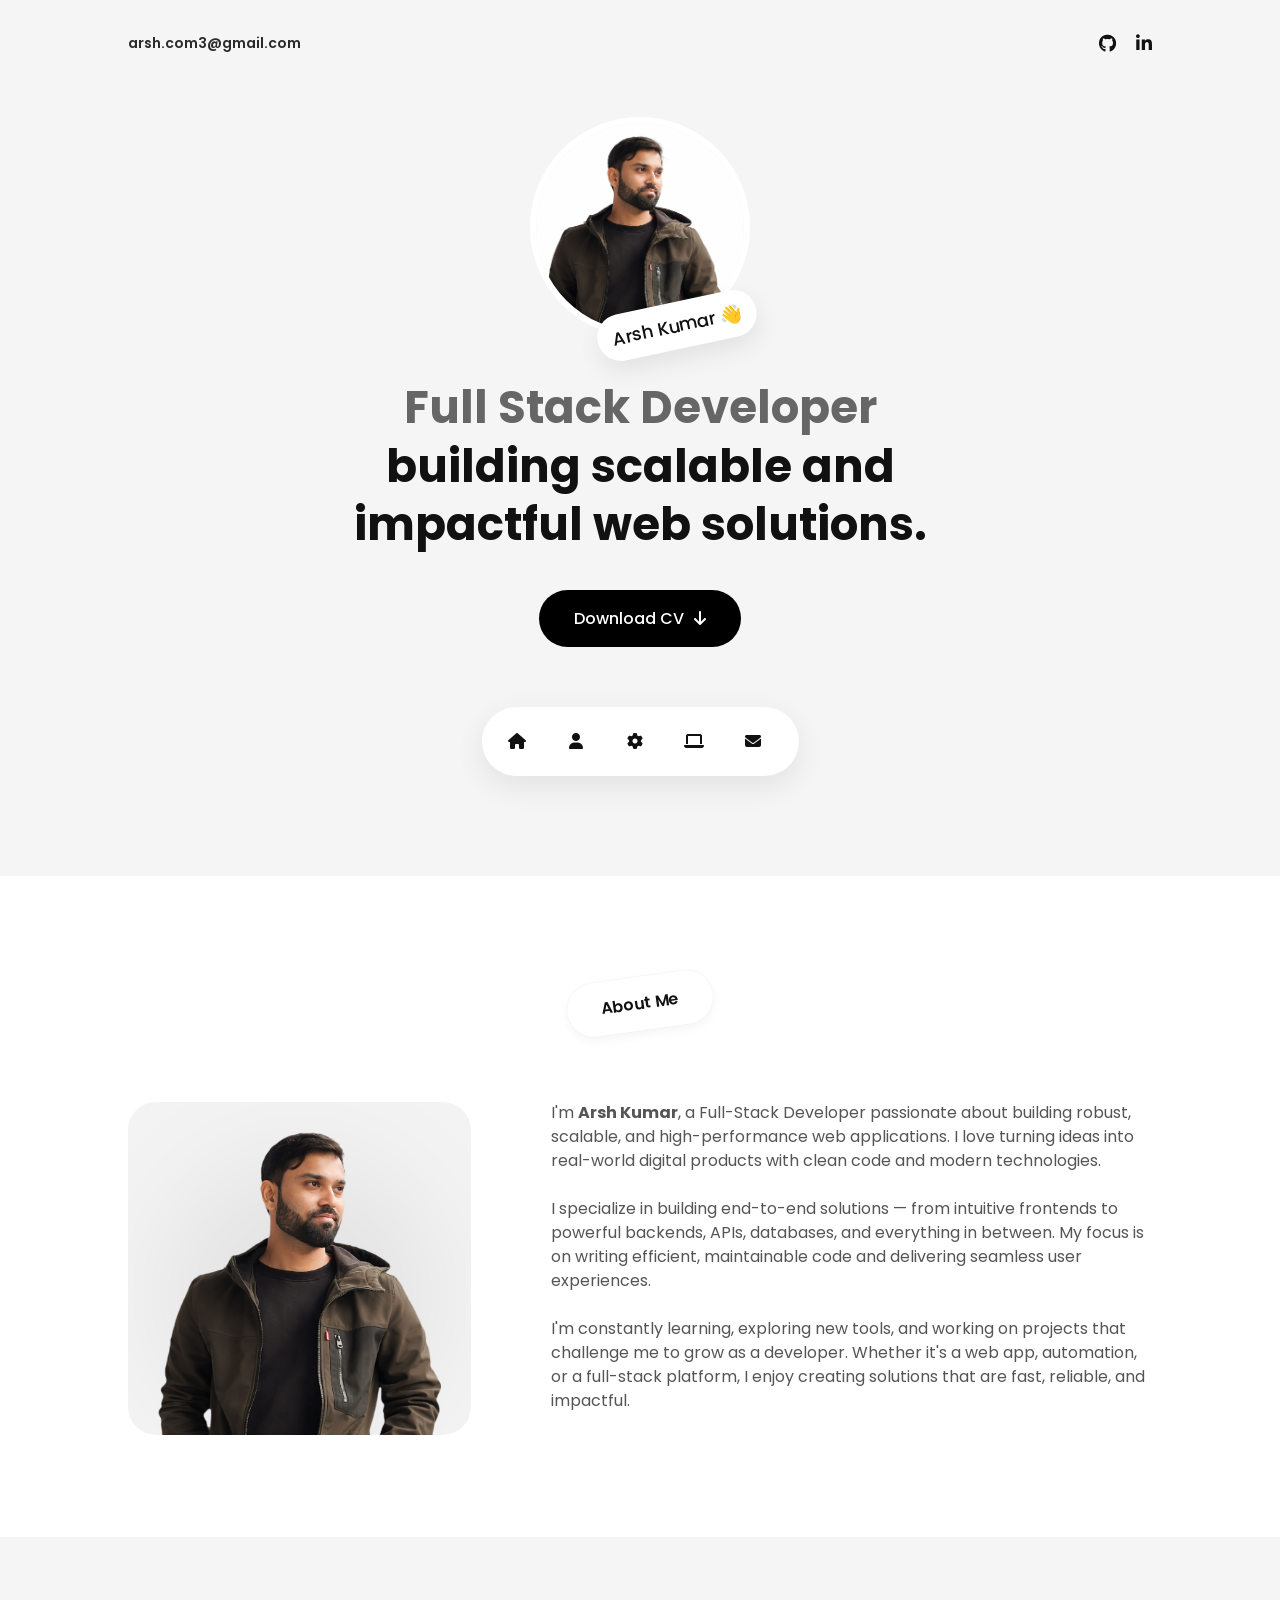
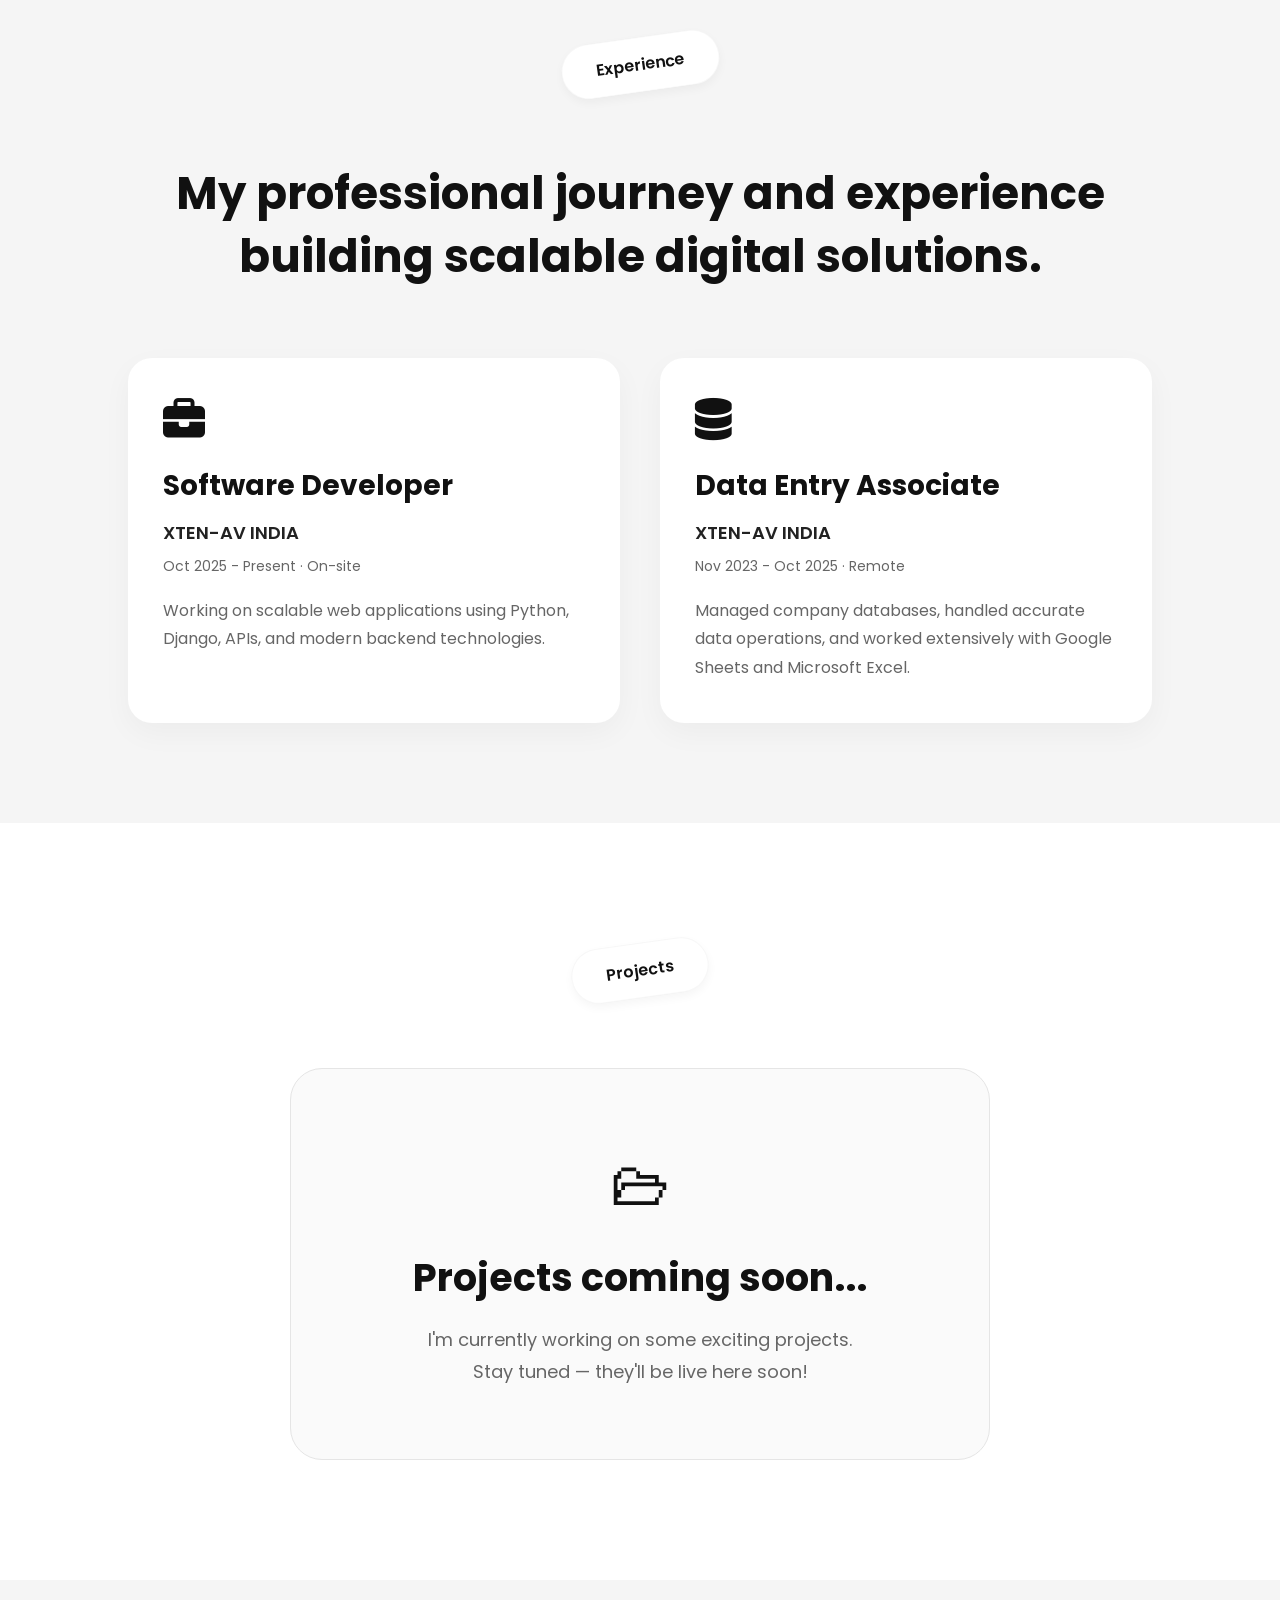
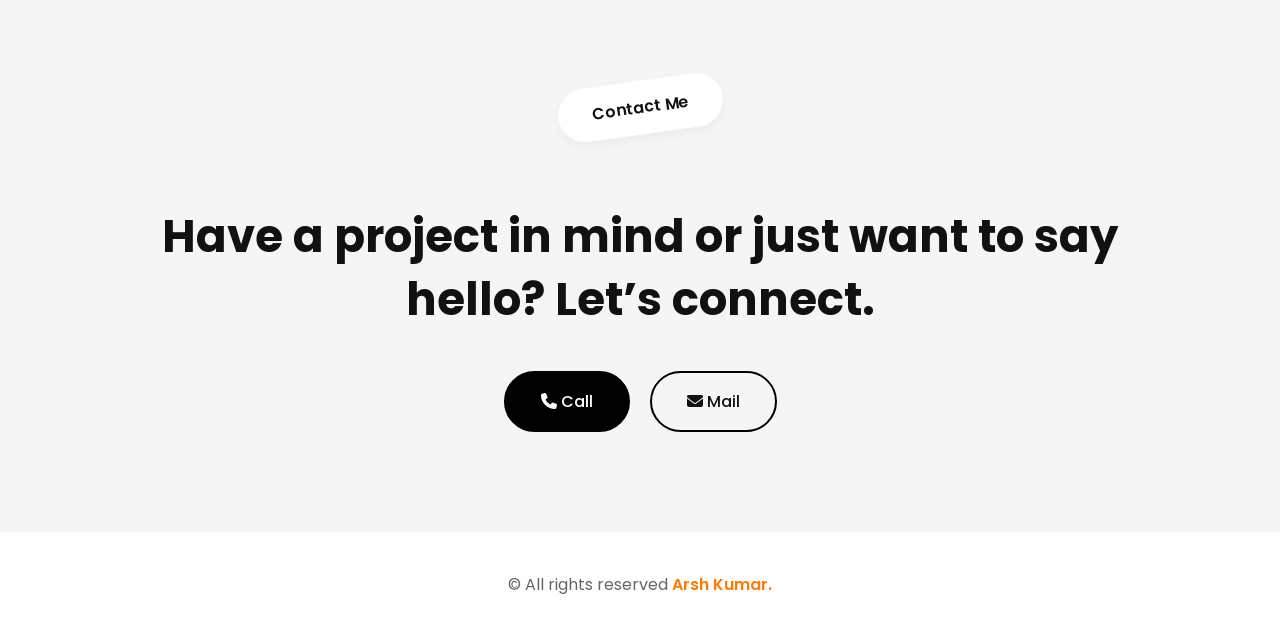
==== commit 5af6d62e: "auto update footer" ====
--- a/portfolio/index.html
+++ b/portfolio/index.html
@@ -92,7 +92,9 @@
         </div>
 
         <div class="about-content">
-          <p>I'm <b>Arsh Kumar</b>, a Full-Stack Developer passionate about building robust, scalable, and high-performance web applications. I love turning ideas into real-world digital products with clean code and modern technologies.</p>
+          <p>
+            I'm <b>Arsh Kumar</b>, a Full-Stack Developer passionate about building robust, scalable, and high-performance web applications. I love turning ideas into real-world digital products with clean code and modern technologies.
+          </p>
 
           <p>I specialize in building end-to-end solutions — from intuitive frontends to powerful backends, APIs, databases, and everything in between. My focus is on writing efficient, maintainable code and delivering seamless user experiences.</p>
 
@@ -190,10 +192,10 @@
     <!-- FOOTER -->
 
     <footer>
-      © 2026 All rights reserved
+      © <span id="year"></span> All rights reserved
       <span>Arsh Kumar.</span>
     </footer>
 
-    <script src="script.js"></script>
+    <script src="../js/script.js"></script>
   </body>
 </html>
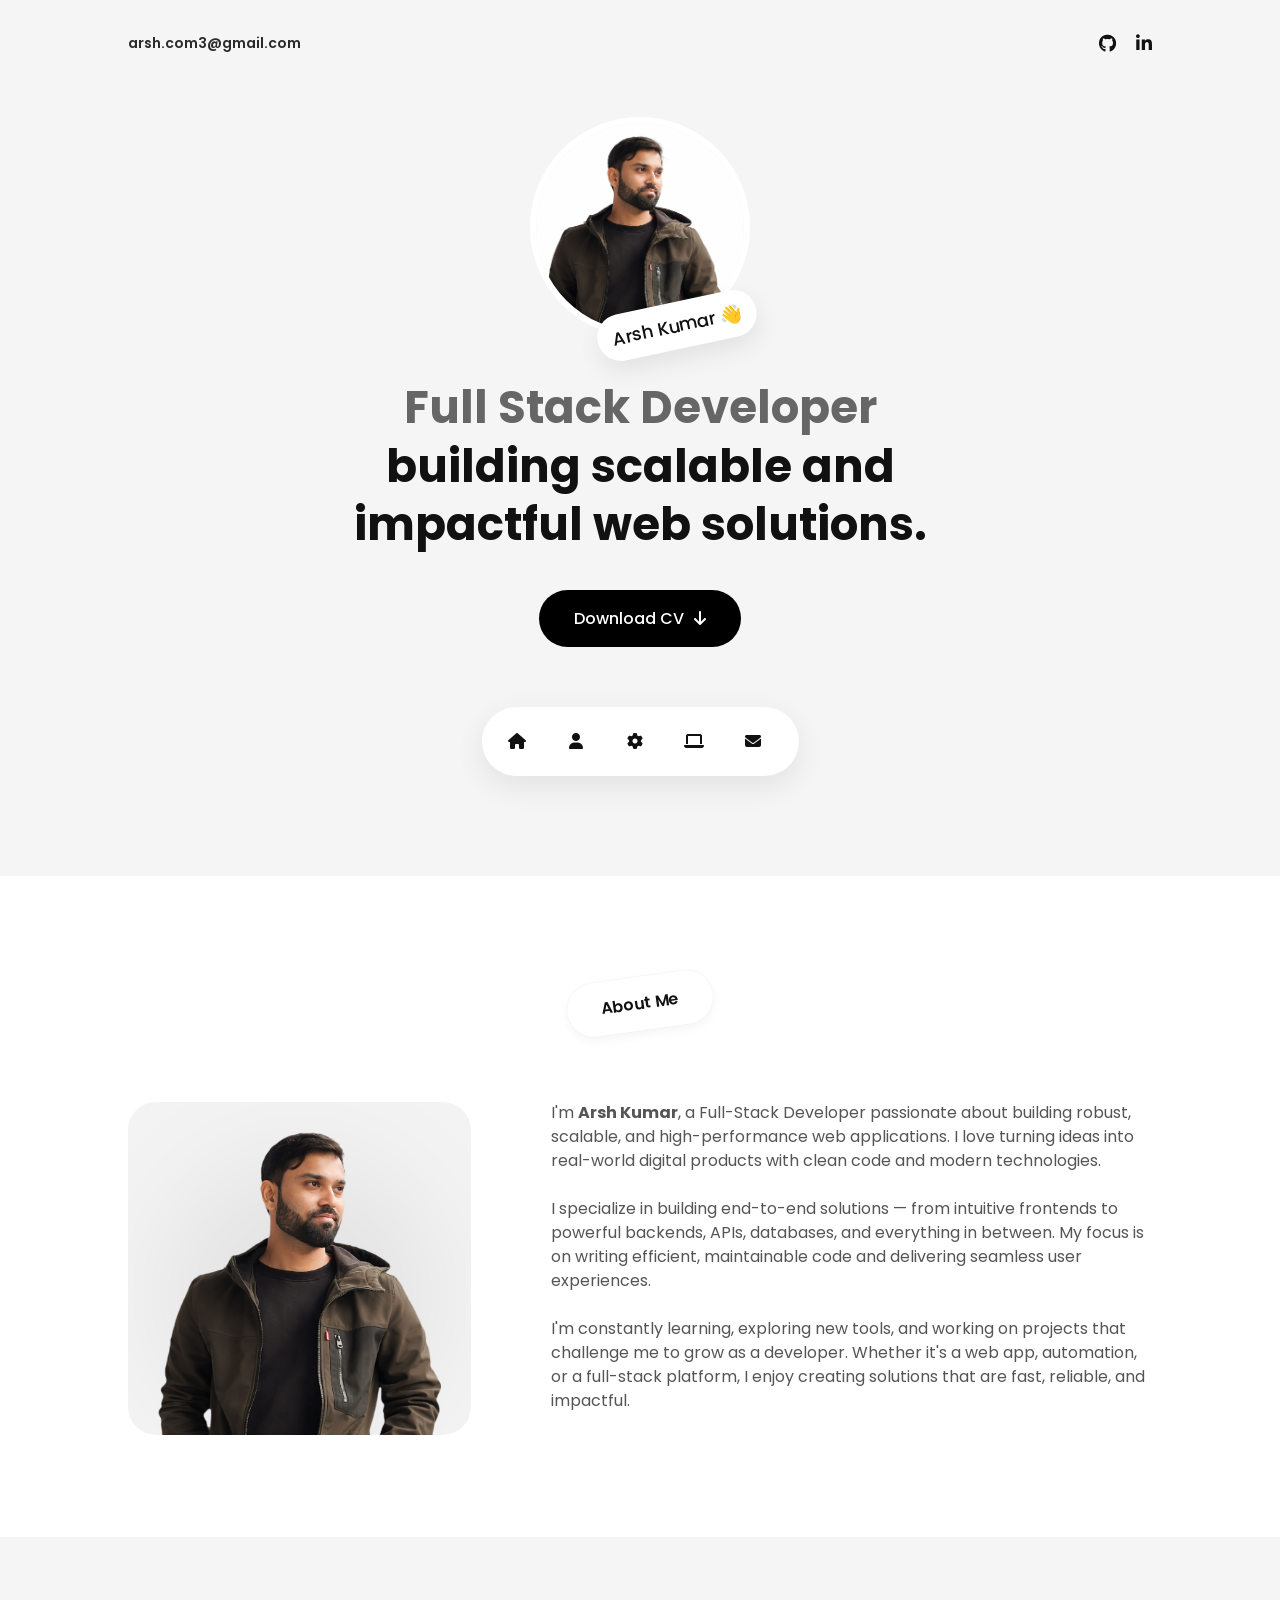
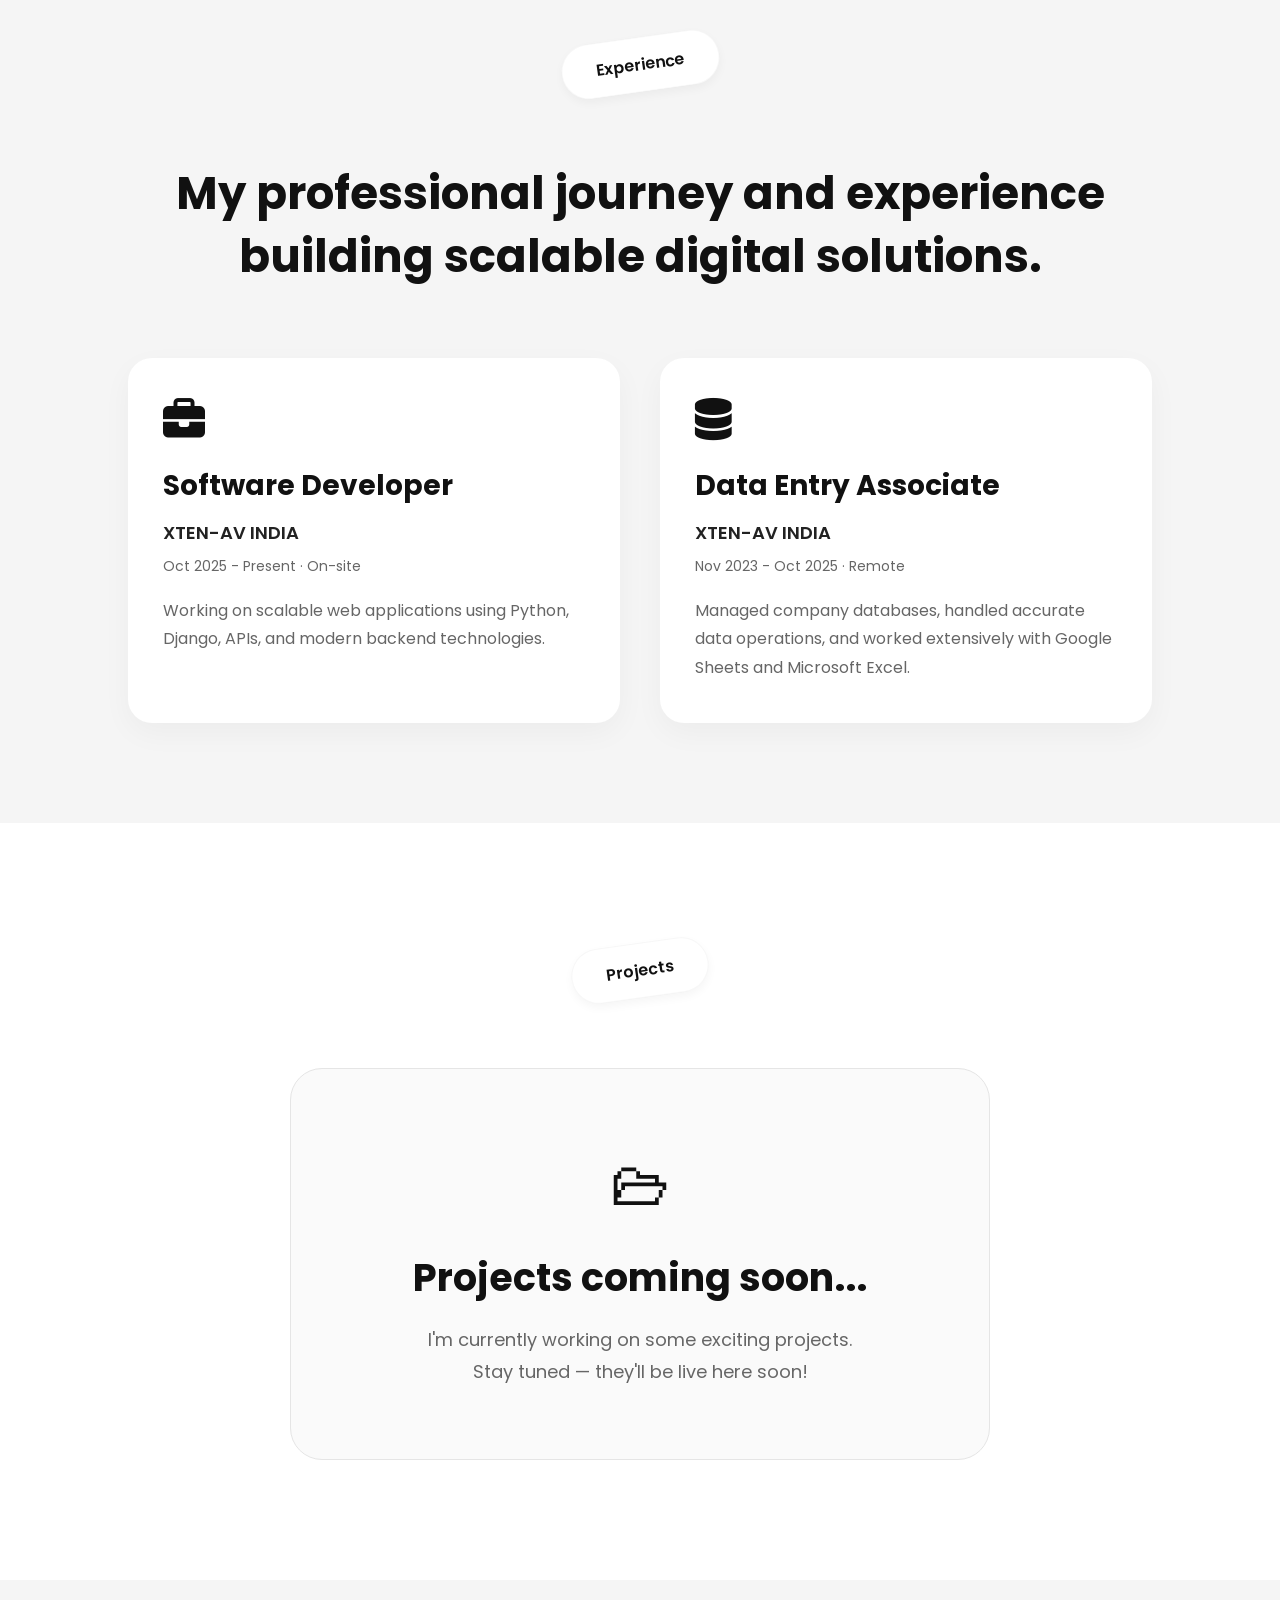
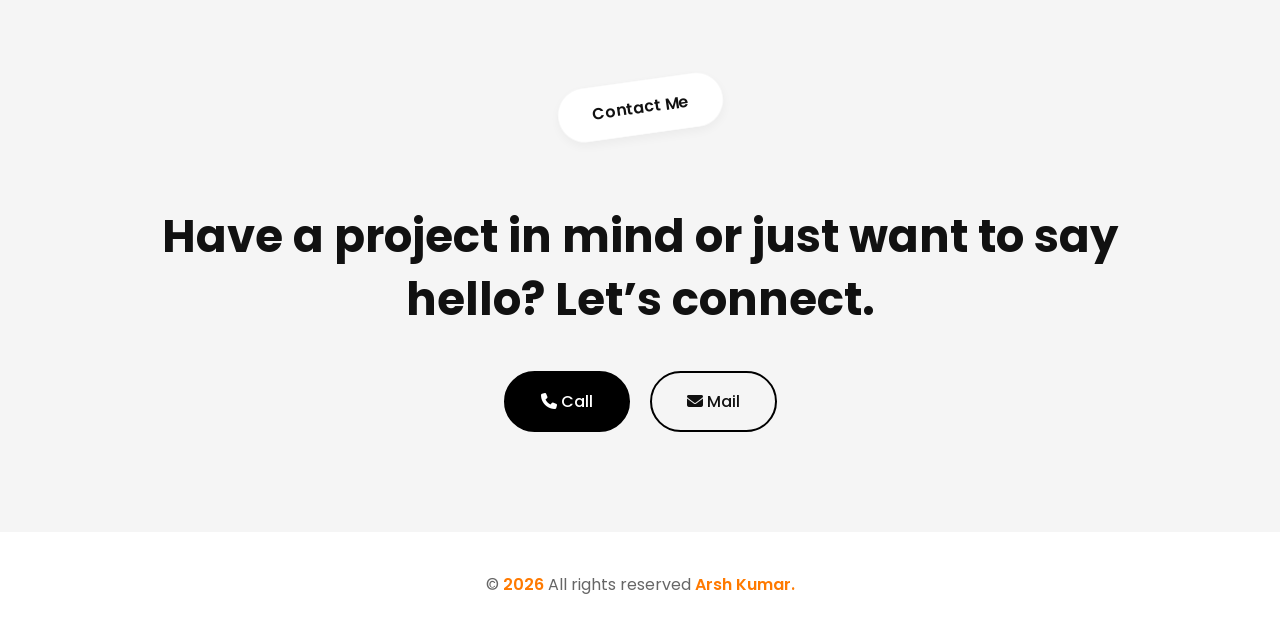
==== commit 71095616: "add links in social icons" ====
--- a/portfolio/index.html
+++ b/portfolio/index.html
@@ -24,9 +24,9 @@
       </div>
 
       <div class="social-icons">
-        <a href="#"><i class="fab fa-github"></i></a>
-
-        <a href="#"><i class="fab fa-linkedin-in"></i></a>
+        <a href="https://github.com/arshkmr"><i class="fab fa-github"></i></a>
+
+        <a href="https://www.linkedin.com/in/arsh-kumar-b548811a3/overlay/contact-info/"><i class="fab fa-linkedin-in"></i></a>
       </div>
     </div>
 
@@ -196,6 +196,6 @@
       <span>Arsh Kumar.</span>
     </footer>
 
-    <script src="../js/script.js"></script>
+    <script src="../script.js"></script>
   </body>
 </html>
--- a/style.css
+++ b/style.css
@@ -452,10 +452,9 @@
 }
 
 .projects-grid {
-  margin-top: 70px;
-  display: flex;
+  display: flex;
+  flex-wrap: wrap;
   justify-content: center;
-  flex-wrap: wrap;
   gap: 30px;
 }
 
@@ -505,14 +504,20 @@
 }
 
 .project-top {
-  height: 180px;
-  background: linear-gradient(to right, #000, #444);
+  width: 100%;
+  height: 220px;
   display: flex;
   align-items: center;
   justify-content: center;
-  color: white;
-  font-size: 34px;
-  font-weight: 700;
+  overflow: hidden;
+  border-radius: 24px 24px 0 0;
+}
+
+.project-top img {
+  width: 100%;
+  height: auto;
+  object-fit: contain;
+  display: block;
 }
 
 .project-info {
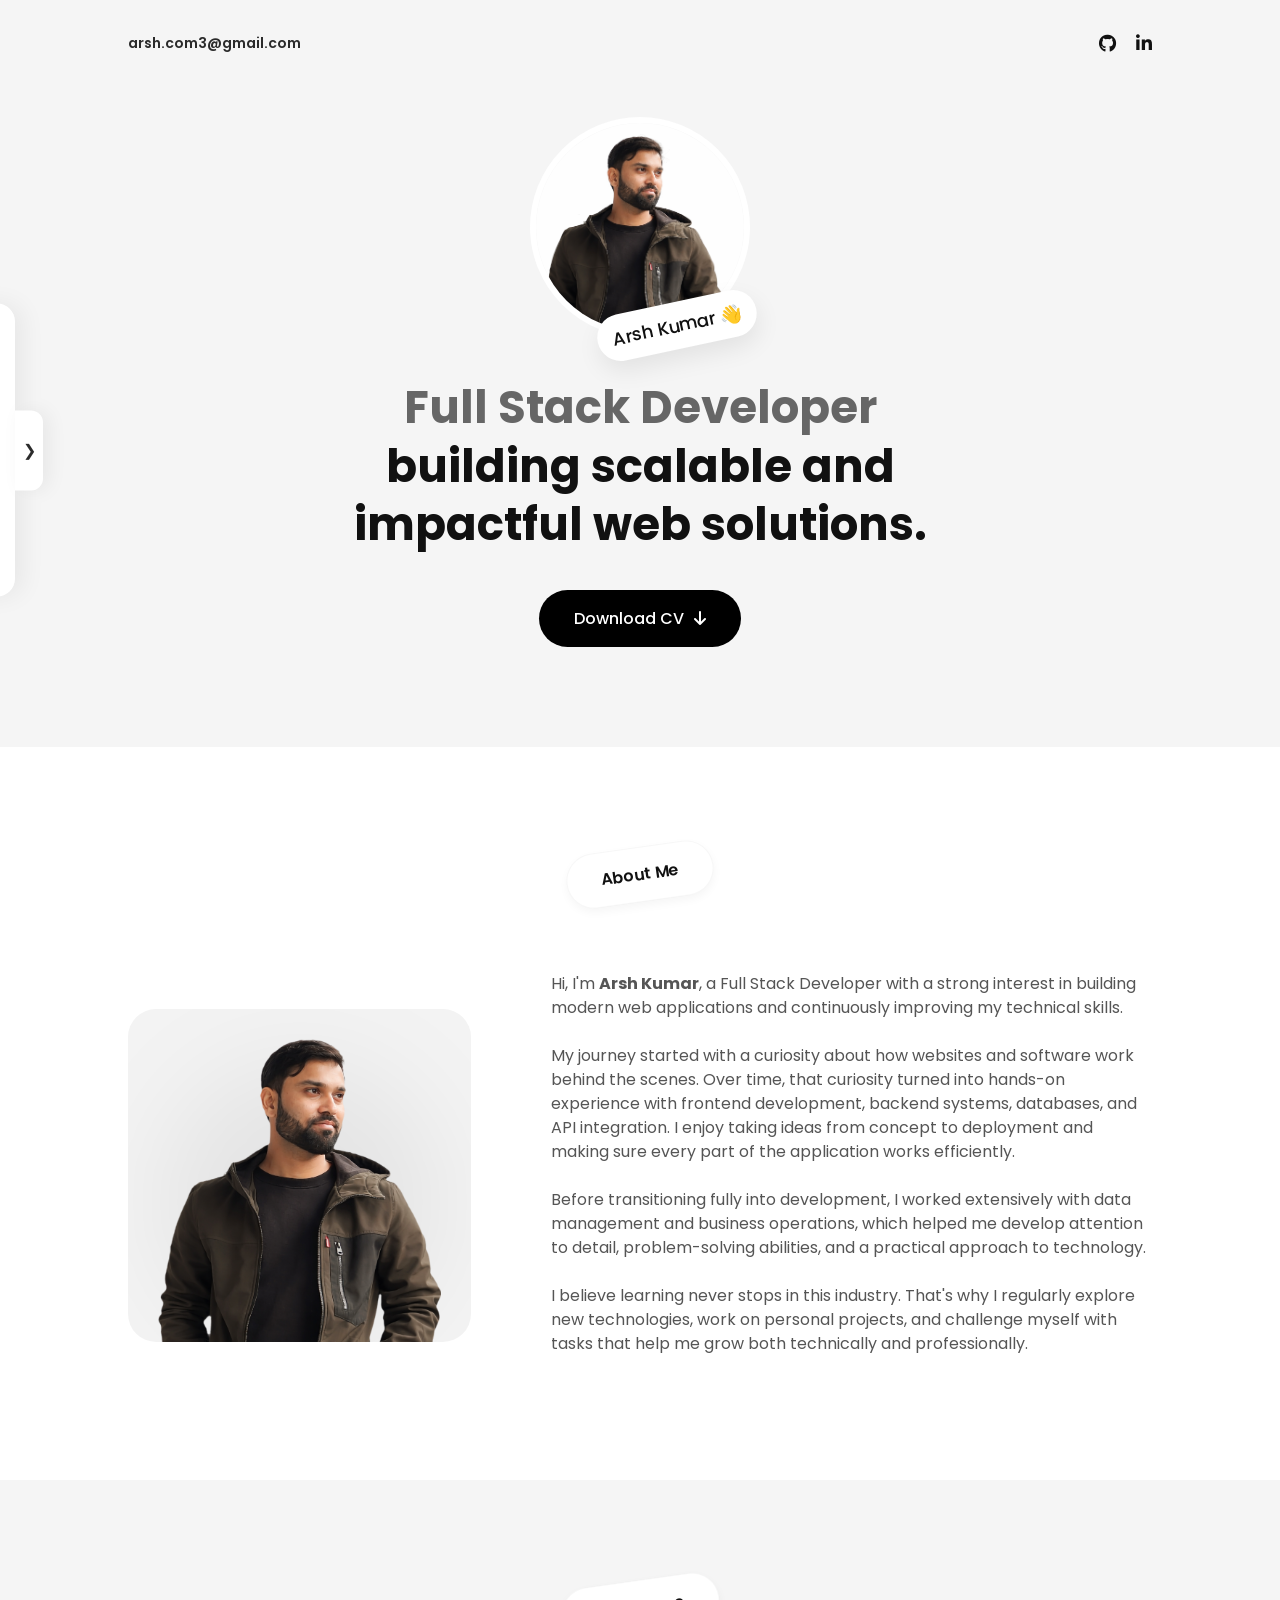
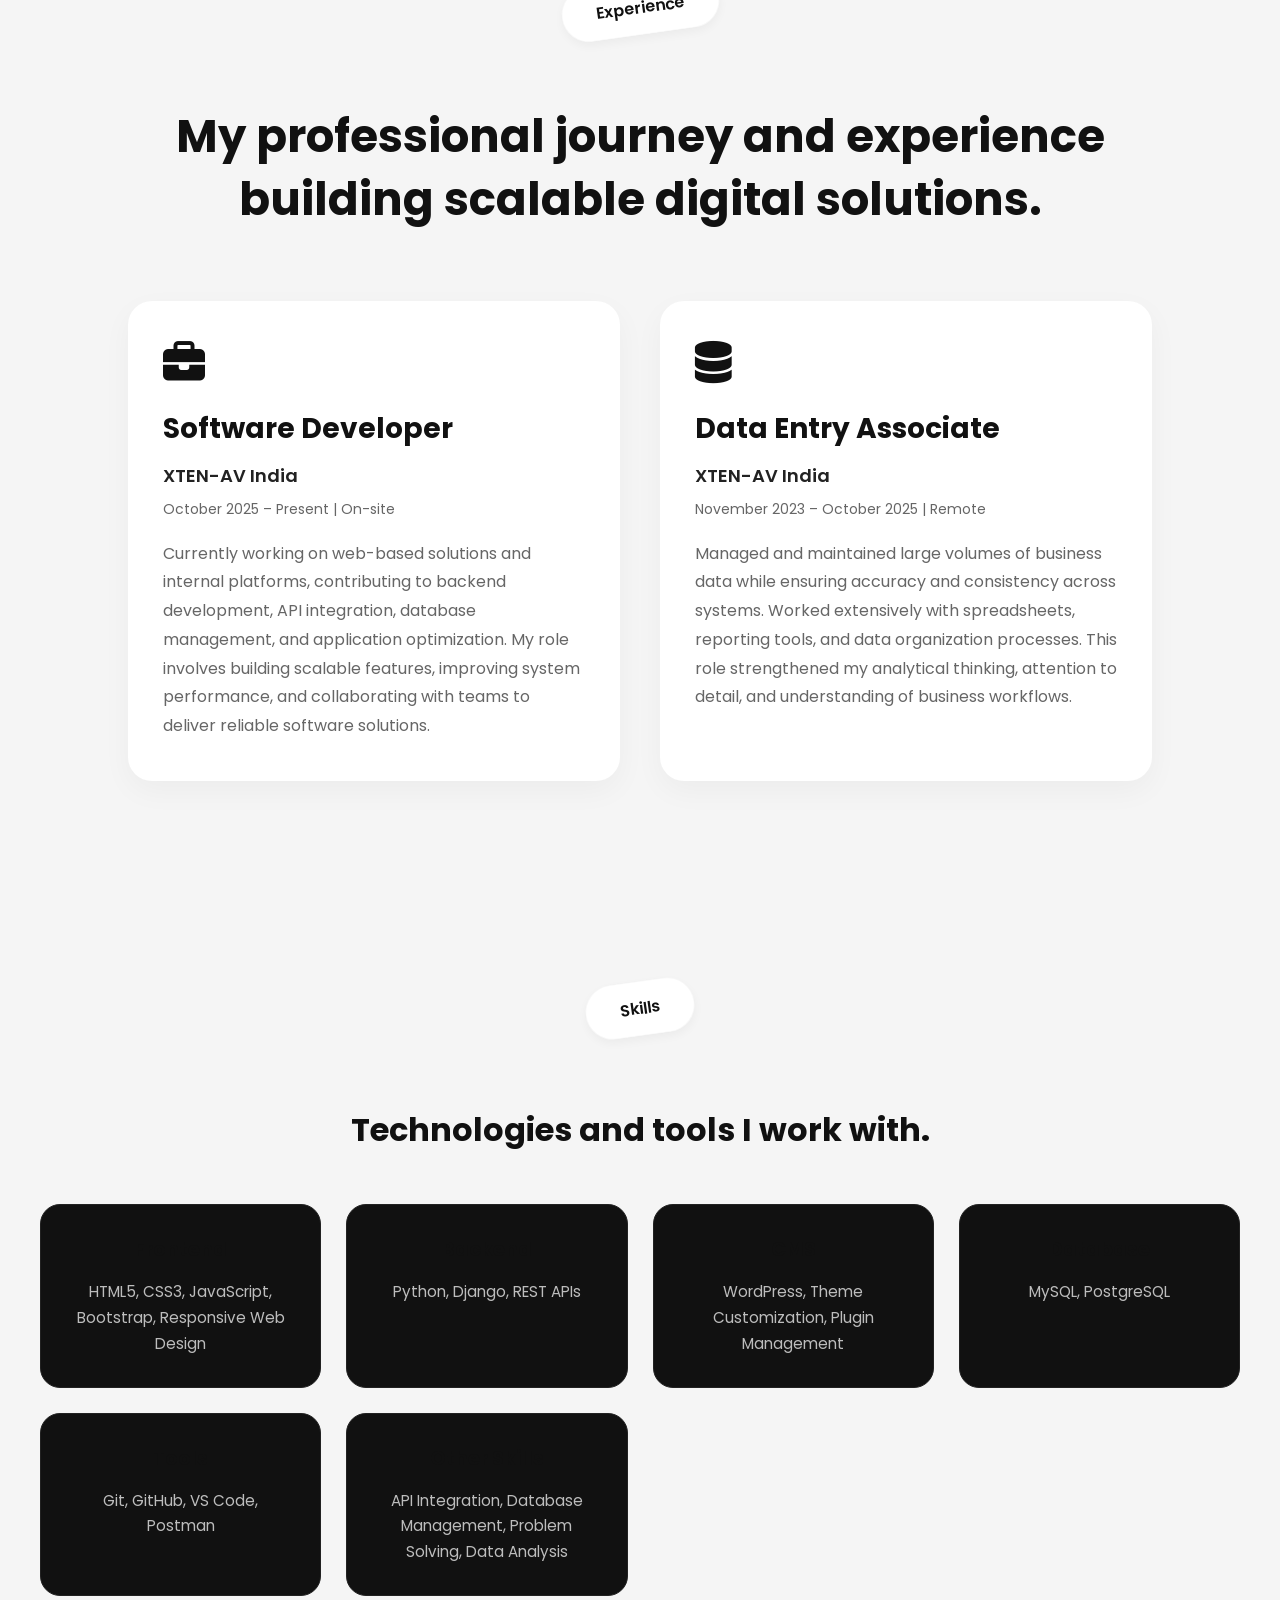
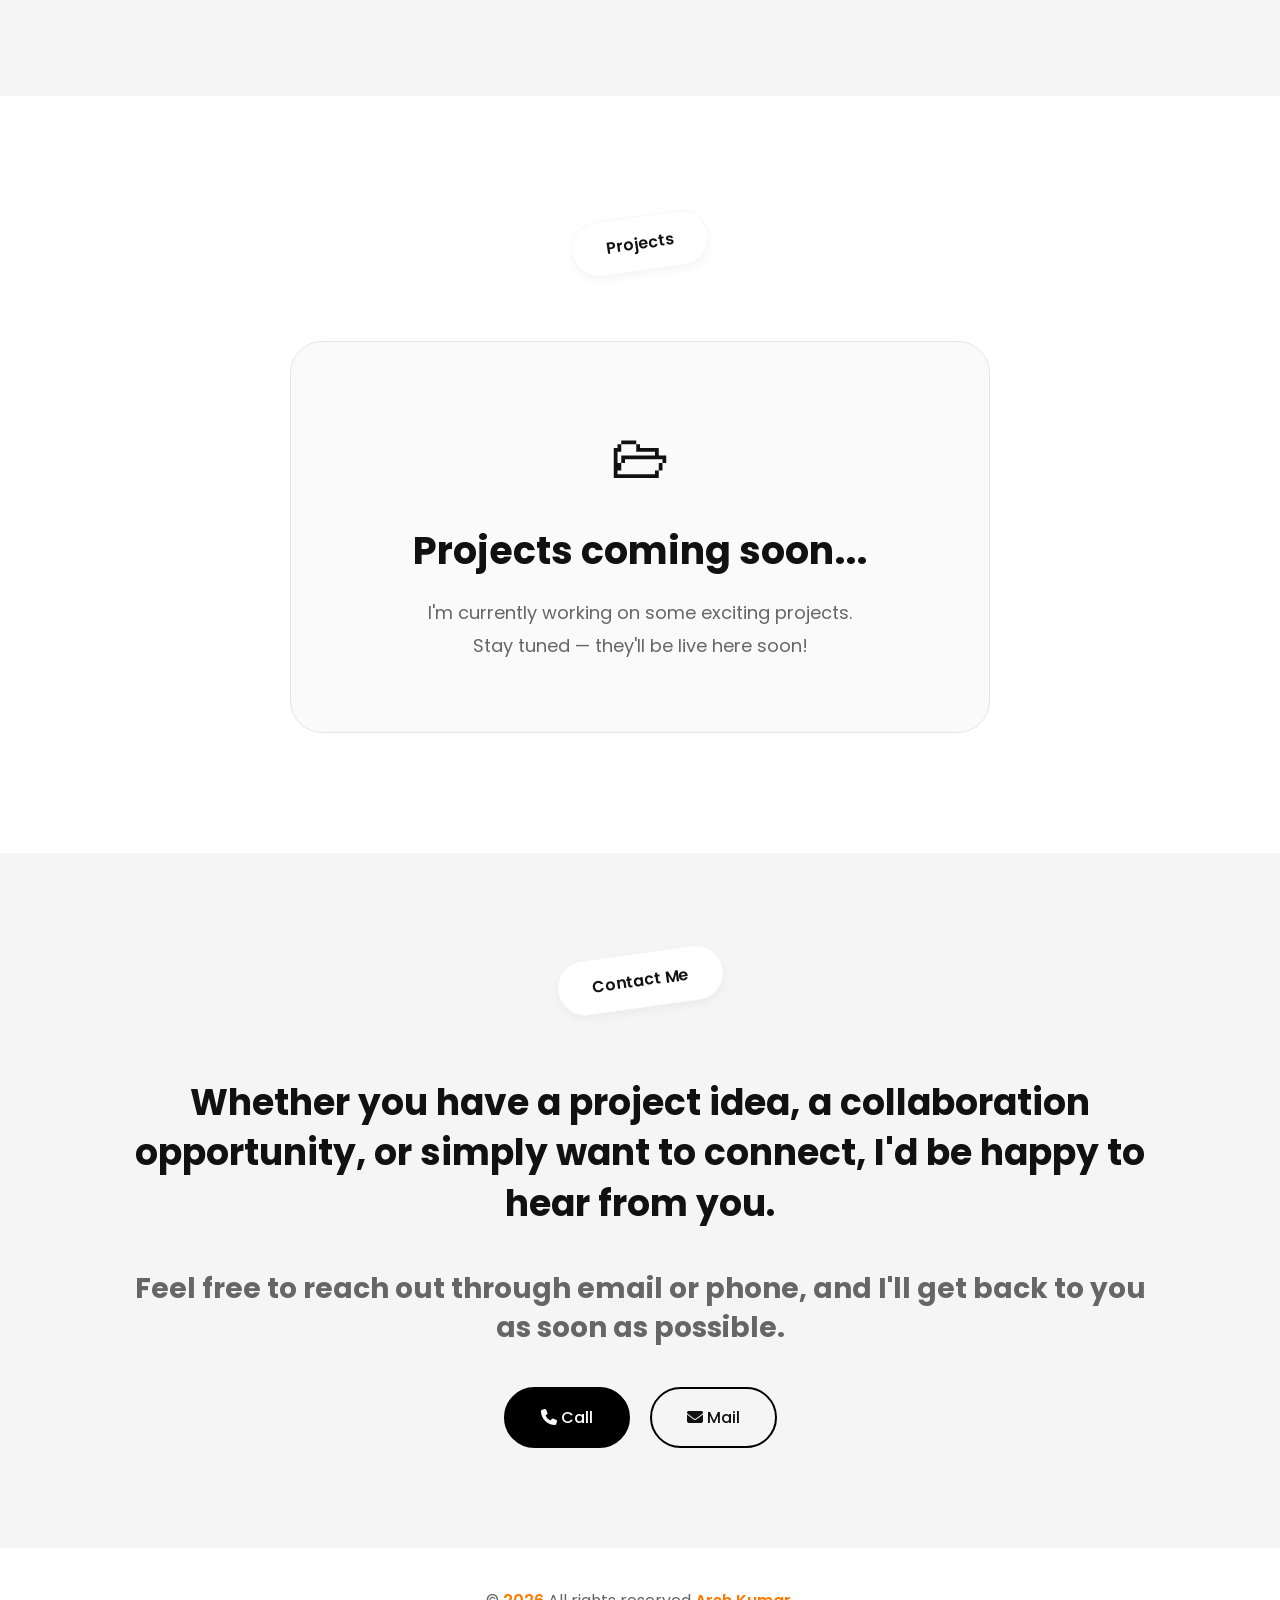
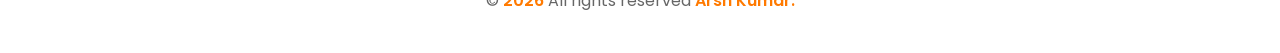
==== commit 5a957dde: "add skills and improve about me section and experience section" ====
--- a/portfolio/index.html
+++ b/portfolio/index.html
@@ -1,4 +1,4 @@
-<!DOCTYPE html>
+<!doctype html>
 <html lang="en">
   <head>
     <meta charset="UTF-8" />
@@ -9,10 +9,16 @@
 
     <!-- GOOGLE FONTS -->
     <link rel="preconnect" href="https://fonts.googleapis.com" />
-    <link href="https://fonts.googleapis.com/css2?family=Poppins:wght@300;400;500;600;700&display=swap" rel="stylesheet" />
+    <link
+      href="https://fonts.googleapis.com/css2?family=Poppins:wght@300;400;500;600;700&display=swap"
+      rel="stylesheet"
+    />
 
     <!-- FONT AWESOME -->
-    <link rel="stylesheet" href="https://cdnjs.cloudflare.com/ajax/libs/font-awesome/6.5.2/css/all.min.css" />
+    <link
+      rel="stylesheet"
+      href="https://cdnjs.cloudflare.com/ajax/libs/font-awesome/6.5.2/css/all.min.css"
+    />
   </head>
 
   <body>
@@ -20,13 +26,18 @@
 
     <div class="top-bar" id="home">
       <div>
-        <a href="mailto:arsh.com3@gmail.com" class="email-link">arsh.com3@gmail.com</a>
+        <a href="mailto:arsh.com3@gmail.com" class="email-link"
+          >arsh.com3@gmail.com</a
+        >
       </div>
 
       <div class="social-icons">
         <a href="https://github.com/arshkmr"><i class="fab fa-github"></i></a>
 
-        <a href="https://www.linkedin.com/in/arsh-kumar-b548811a3/overlay/contact-info/"><i class="fab fa-linkedin-in"></i></a>
+        <a
+          href="https://www.linkedin.com/in/arsh-kumar-b548811a3/overlay/contact-info/"
+          ><i class="fab fa-linkedin-in"></i
+        ></a>
       </div>
     </div>
 
@@ -93,12 +104,30 @@
 
         <div class="about-content">
           <p>
-            I'm <b>Arsh Kumar</b>, a Full-Stack Developer passionate about building robust, scalable, and high-performance web applications. I love turning ideas into real-world digital products with clean code and modern technologies.
-          </p>
-
-          <p>I specialize in building end-to-end solutions — from intuitive frontends to powerful backends, APIs, databases, and everything in between. My focus is on writing efficient, maintainable code and delivering seamless user experiences.</p>
-
-          <p>I'm constantly learning, exploring new tools, and working on projects that challenge me to grow as a developer. Whether it's a web app, automation, or a full-stack platform, I enjoy creating solutions that are fast, reliable, and impactful.</p>
+            Hi, I'm <b>Arsh Kumar</b>, a Full Stack Developer with a strong
+            interest in building modern web applications and continuously
+            improving my technical skills.
+          </p>
+          <p>
+            My journey started with a curiosity about how websites and software
+            work behind the scenes. Over time, that curiosity turned into
+            hands-on experience with frontend development, backend systems,
+            databases, and API integration. I enjoy taking ideas from concept to
+            deployment and making sure every part of the application works
+            efficiently.
+          </p>
+          <p>
+            Before transitioning fully into development, I worked extensively
+            with data management and business operations, which helped me
+            develop attention to detail, problem-solving abilities, and a
+            practical approach to technology.
+          </p>
+          <p>
+            I believe learning never stops in this industry. That's why I
+            regularly explore new technologies, work on personal projects, and
+            challenge myself with tasks that help me grow both technically and
+            professionally.
+          </p>
         </div>
       </div>
     </section>
@@ -110,7 +139,10 @@
         <span>Experience</span>
       </div>
 
-      <h2>My professional journey and experience building scalable digital solutions.</h2>
+      <h2>
+        My professional journey and experience building scalable digital
+        solutions.
+      </h2>
 
       <div class="experience-grid">
         <!-- EXPERIENCE 1 -->
@@ -120,11 +152,17 @@
 
           <h3>Software Developer</h3>
 
-          <h4>XTEN-AV INDIA</h4>
-
-          <small>Oct 2025 - Present · On-site</small>
-
-          <p>Working on scalable web applications using Python, Django, APIs, and modern backend technologies.</p>
+          <h4>XTEN-AV India</h4>
+
+          <small>October 2025 – Present | On-site</small>
+
+          <p>
+            Currently working on web-based solutions and internal platforms,
+            contributing to backend development, API integration, database
+            management, and application optimization. My role involves building
+            scalable features, improving system performance, and collaborating
+            with teams to deliver reliable software solutions.
+          </p>
         </div>
 
         <!-- EXPERIENCE 2 -->
@@ -134,11 +172,61 @@
 
           <h3>Data Entry Associate</h3>
 
-          <h4>XTEN-AV INDIA</h4>
-
-          <small>Nov 2023 - Oct 2025 · Remote</small>
-
-          <p>Managed company databases, handled accurate data operations, and worked extensively with Google Sheets and Microsoft Excel.</p>
+          <h4>XTEN-AV India</h4>
+
+          <small>November 2023 – October 2025 | Remote</small>
+
+          <p>
+            Managed and maintained large volumes of business data while ensuring
+            accuracy and consistency across systems. Worked extensively with
+            spreadsheets, reporting tools, and data organization processes. This
+            role strengthened my analytical thinking, attention to detail, and
+            understanding of business workflows.
+          </p>
+        </div>
+      </div>
+    </section>
+
+    <!-- SKILLS -->
+
+    <section class="skills" id="skills">
+      <div class="section-title">
+        <span>Skills</span>
+      </div>
+
+      <h2>Technologies and tools I work with.</h2>
+
+      <div class="skills-grid">
+        <div class="skill-card">
+          <h3>Frontend</h3>
+          <p>HTML5, CSS3, JavaScript, Bootstrap, Responsive Web Design</p>
+        </div>
+
+        <div class="skill-card">
+          <h3>Backend</h3>
+          <p>Python, Django, REST APIs</p>
+        </div>
+
+        <div class="skill-card">
+          <h3>CMS</h3>
+          <p>WordPress, Theme Customization, Plugin Management</p>
+        </div>
+
+        <div class="skill-card">
+          <h3>Database</h3>
+          <p>MySQL, PostgreSQL</p>
+        </div>
+
+        <div class="skill-card">
+          <h3>Tools</h3>
+          <p>Git, GitHub, VS Code, Postman</p>
+        </div>
+
+        <div class="skill-card">
+          <h3>Other Skills</h3>
+          <p>
+            API Integration, Database Management, Problem Solving, Data Analysis
+          </p>
         </div>
       </div>
     </section>
@@ -174,7 +262,14 @@
         <span>Contact Me</span>
       </div>
 
-      <h2>Have a project in mind or just want to say hello? Let’s connect.</h2>
+      <h2>
+        Whether you have a project idea, a collaboration opportunity, or simply
+        want to connect, I'd be happy to hear from you.
+      </h2>
+      <h3>
+        Feel free to reach out through email or phone, and I'll get back to you
+        as soon as possible.
+      </h3>
 
       <div class="contact-buttons">
         <a href="tel:+919045516982" class="contact-btn black">
--- a/style.css
+++ b/style.css
@@ -204,7 +204,89 @@
 
 /* ================= FLOATING NAV ================= */
 
+/* ================= FLOATING NAV ================= */
+
 .floating-nav {
+  position: fixed;
+  top: 50%;
+  left: -150px; /* hide position */
+  transform: translateY(-50%);
+
+  display: flex;
+  flex-direction: column;
+  gap: 12px;
+
+  background: #fff;
+  padding: 15px 12px;
+  border-radius: 0 18px 18px 0;
+  box-shadow: 8px 0 25px rgba(0, 0, 0, 0.06);
+
+  z-index: 999;
+  transition: all 0.4s ease;
+}
+
+/* Hover pe bahar aaye */
+.floating-nav:hover {
+  left: 0;
+}
+
+/* Small arrow indicator */
+.floating-nav::after {
+  content: "❯";
+
+  position: absolute;
+  top: 50%;
+  right: -28px;
+  transform: translateY(-50%);
+  box-shadow: 6px 0 20px rgba(0, 0, 0, 0.06);
+
+  width: 28px;
+  height: 80px;
+
+  background: #fff;
+  color: #2b2b2b;
+
+  display: flex;
+  align-items: center;
+  justify-content: center;
+
+  border-radius: 0 12px 12px 0;
+
+  font-size: 16px;
+}
+
+/* Nav items */
+
+.nav-item {
+  display: flex;
+  align-items: center;
+  gap: 12px;
+
+  text-decoration: none;
+  color: #2b2b2b;
+
+  padding: 10px 14px;
+  border-radius: 12px;
+
+  transition: 0.3s;
+}
+
+.nav-item:hover {
+  background: #2b2b2b;
+  color: #fff;
+}
+
+.nav-item i {
+  font-size: 18px;
+  min-width: 20px;
+}
+
+.nav-item span {
+  font-size: 15px;
+  font-weight: 500;
+}
+
+/* .floating-nav {
   margin-top: 60px;
 
   display: inline-flex;
@@ -263,7 +345,7 @@
 .nav-item.active span {
   opacity: 1;
   width: auto;
-}
+} */
 
 /* ================= ABOUT ================= */
 
@@ -442,6 +524,52 @@
   line-height: 1.8;
 
   font-size: 16px;
+}
+
+/* ================= SKILLS ================= */
+
+.skills {
+  padding: 100px 20px;
+  text-align: center;
+}
+
+.skills h2 {
+  max-width: 700px;
+  margin: 20px auto 50px;
+  font-size: 2rem;
+  line-height: 1.5;
+}
+
+.skills-grid {
+  display: grid;
+  grid-template-columns: repeat(auto-fit, minmax(280px, 1fr));
+  gap: 25px;
+  max-width: 1200px;
+  margin: 0 auto;
+}
+
+.skill-card {
+  background: #111;
+  border: 1px solid #222;
+  border-radius: 20px;
+  padding: 30px;
+  transition: all 0.3s ease;
+}
+
+.skill-card:hover {
+  transform: translateY(-5px);
+  border-color: #444;
+}
+
+.skill-card h3 {
+  font-size: 1.2rem;
+  margin-bottom: 15px;
+}
+
+.skill-card p {
+  color: #bdbdbd;
+  line-height: 1.7;
+  font-size: 0.95rem;
 }
 
 /* ================= PROJECTS ================= */
@@ -558,8 +686,15 @@
 }
 
 .contact h2 {
-  font-size: 45px;
+  font-size: 36px;
   line-height: 1.4;
+  margin-bottom: 40px;
+}
+
+.contact h3 {
+  font-size: 28px;
+  line-height: 1.4;
+  color: #666;
   margin-bottom: 40px;
 }
 
